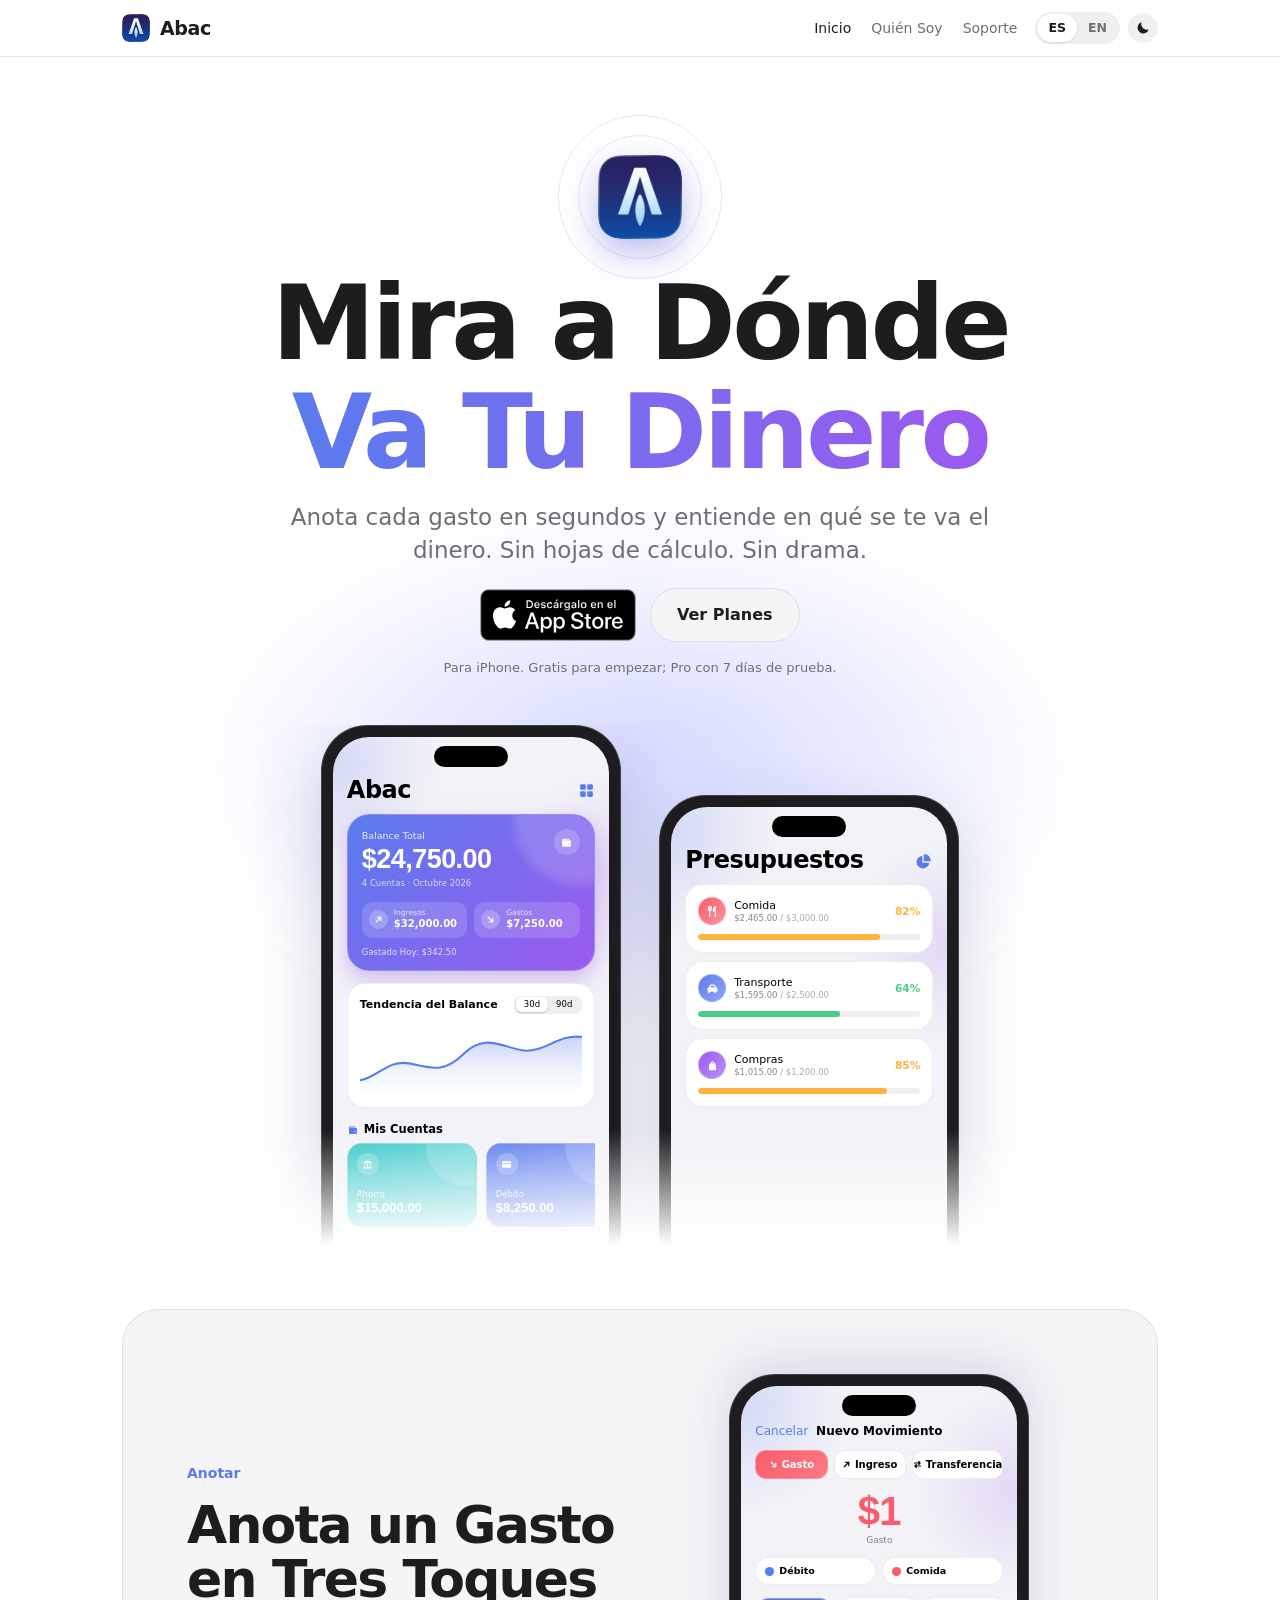
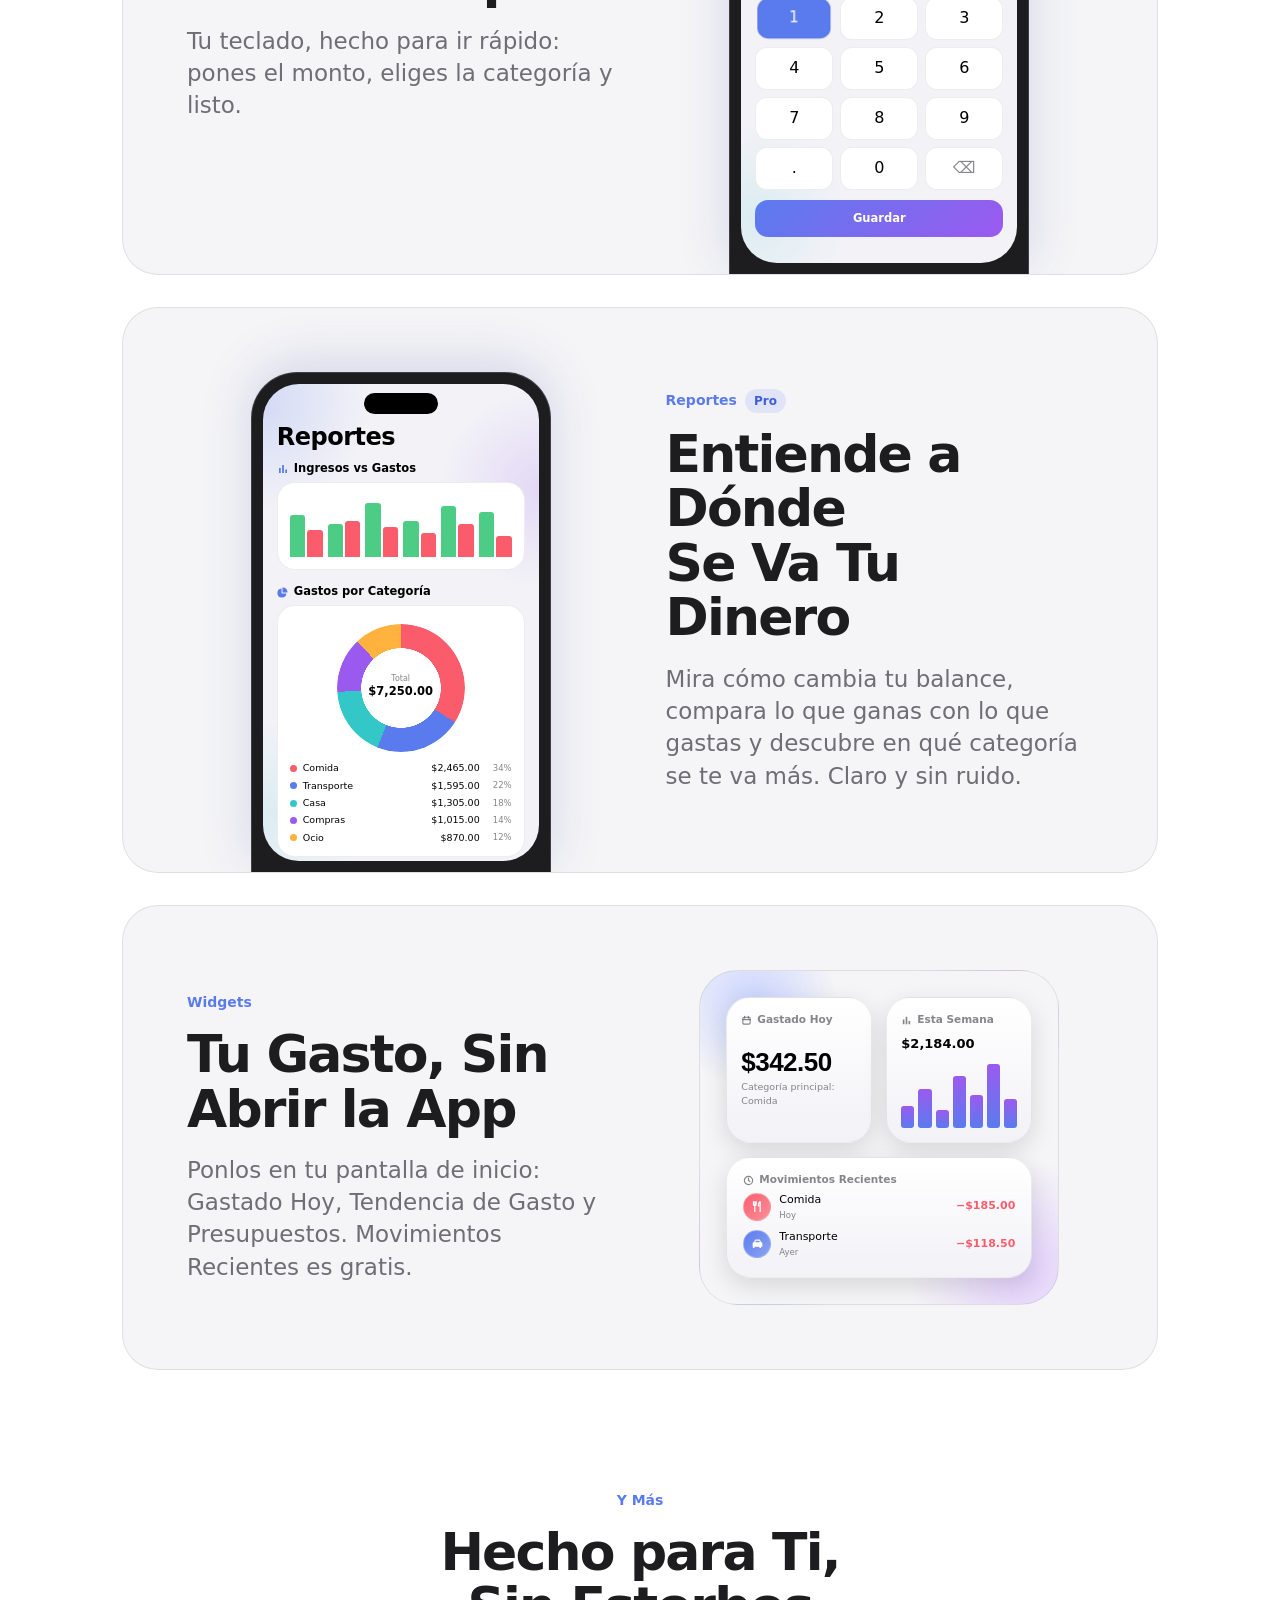
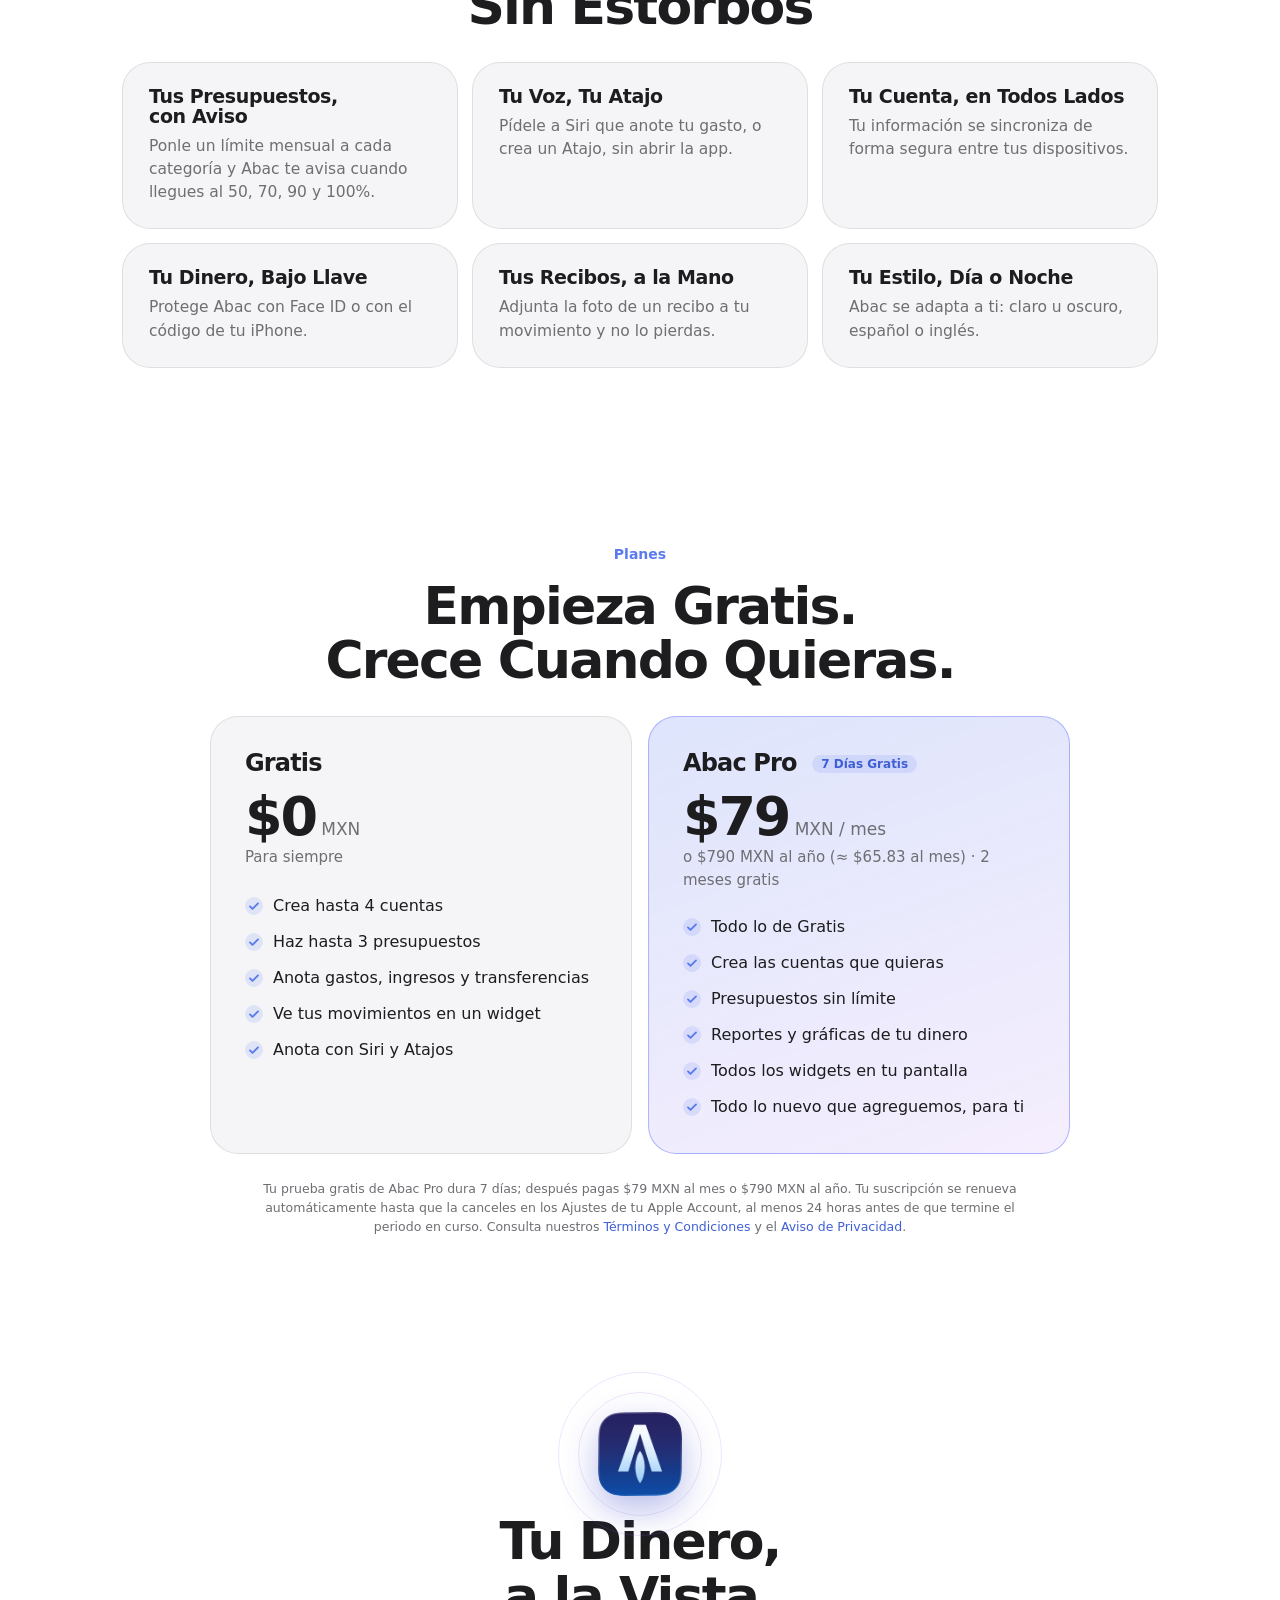
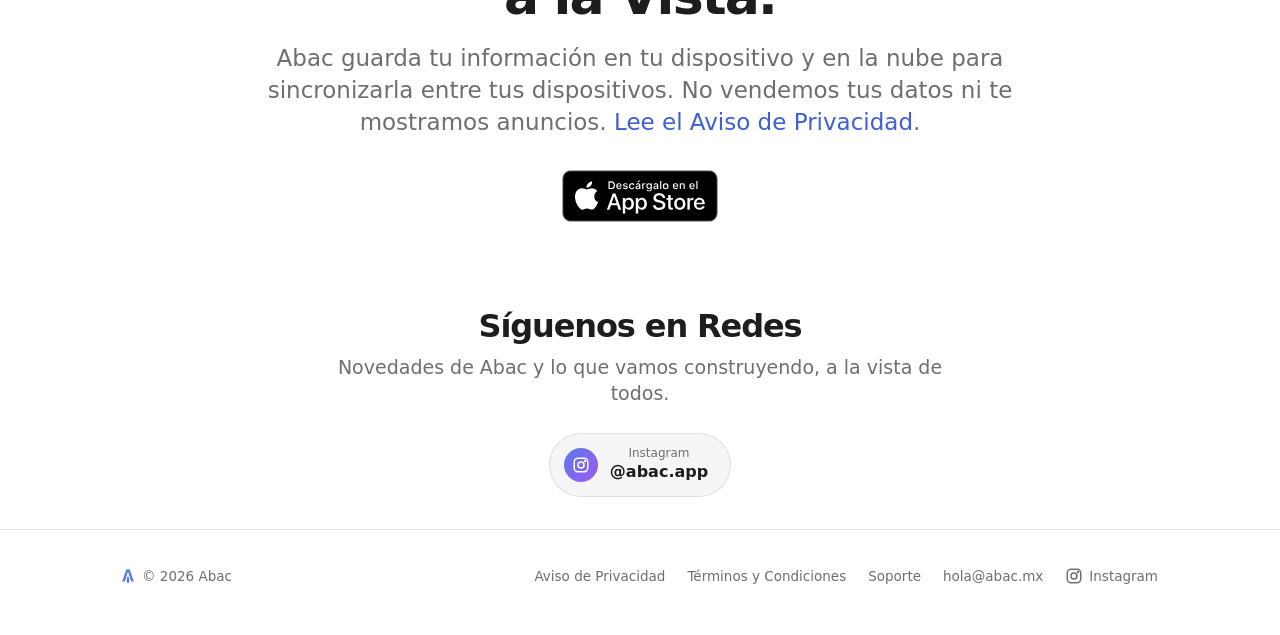
==== index.html @ c6b80157 "Publica el sitio de abac.mx" ====
<!doctype html>
<html lang="es">
<head>
<meta charset="utf-8">
<meta name="viewport" content="width=device-width,initial-scale=1,viewport-fit=cover">
<script>try{var q=new URLSearchParams(location.search).get("lang"),s=localStorage.getItem("abac-lang"),l=q==="en"||q==="es"?q:s;if(l==="en"||l==="es")document.documentElement.lang=l;var t=localStorage.getItem("abac-theme");if(t==="light"||t==="dark")document.documentElement.setAttribute("data-theme",t)}catch(e){}</script>
<title>Abac — Mira a Dónde Va Tu Dinero</title>
<meta name="description" content="Abac es la app para iPhone que te muestra a dónde va tu dinero. Anota gastos en segundos, mira tus reportes y mantén todo en orden. Gratis para empezar.">
<meta name="theme-color" content="#ffffff" media="(prefers-color-scheme: light)"><meta name="theme-color" content="#000000" media="(prefers-color-scheme: dark)">
<link rel="canonical" href="https://abac.mx/">
<link rel="alternate" hreflang="es" href="https://abac.mx/">
<link rel="alternate" hreflang="en" href="https://abac.mx/?lang=en">
<link rel="alternate" hreflang="x-default" href="https://abac.mx/">
<link rel="icon" type="image/png" href="/favicon.png">
<link rel="apple-touch-icon" href="/assets/apple-touch-icon.png">
<meta property="og:type" content="website">
<meta property="og:site_name" content="Abac">
<meta property="og:url" content="https://abac.mx/">
<meta property="og:title" content="Abac — Mira a Dónde Va Tu Dinero">
<meta property="og:description" content="Abac es la app para iPhone que te muestra a dónde va tu dinero. Anota gastos en segundos, mira tus reportes y mantén todo en orden. Gratis para empezar.">
<meta property="og:image" content="https://abac.mx/assets/og.png">
<meta property="og:image:width" content="1200"><meta property="og:image:height" content="630">
<meta property="og:locale" content="es_MX"><meta property="og:locale:alternate" content="en_US">
<meta name="twitter:card" content="summary_large_image">
<meta name="twitter:title" content="Abac — Mira a Dónde Va Tu Dinero">
<meta name="twitter:description" content="Abac es la app para iPhone que te muestra a dónde va tu dinero. Anota gastos en segundos, mira tus reportes y mantén todo en orden. Gratis para empezar.">
<meta name="twitter:image" content="https://abac.mx/assets/og.png">
<link rel="stylesheet" href="/assets/site.css">
<script>window.ABAC_META={"es": {"t": "Abac — Mira a Dónde Va Tu Dinero", "d": "Abac es la app para iPhone que te muestra a dónde va tu dinero. Anota gastos en segundos, mira tus reportes y mantén todo en orden. Gratis para empezar."}, "en": {"t": "Abac — See Where Your Money Goes", "d": "Abac is the iPhone app that shows you where your money goes. Log expenses in seconds, see your reports, and stay on top of it all. Free to start."}};</script>
<script type="application/ld+json">{"@context": "https://schema.org", "@type": "SoftwareApplication", "name": "Abac", "applicationCategory": "FinanceApplication", "operatingSystem": "iOS", "inLanguage": ["es", "en"], "sameAs": ["https://www.instagram.com/abac.app/"], "url": "https://abac.mx/", "image": "https://abac.mx/assets/logo-512.png", "description": "Abac is a personal finance app for iPhone that shows you where your money goes. / Abac es una app de finanzas personales para iPhone que te muestra a dónde va tu dinero.", "author": {"@type": "Person", "name": "Fer de Antuñano"}, "offers": [{"@type": "Offer", "name": "Gratis / Free", "price": "0", "priceCurrency": "MXN"}, {"@type": "Offer", "name": "Abac Pro (mensual / monthly)", "price": "79", "priceCurrency": "MXN"}, {"@type": "Offer", "name": "Abac Pro (anual / yearly)", "price": "790", "priceCurrency": "MXN"}]}</script>
</head>
<body>
<svg width="0" height="0" style="position:absolute" aria-hidden="true"><symbol id="abac-a" viewBox="238 150 548 640"><polygon fill="currentColor" points="582.37 155.75 547.21 155.75 513.24 155.75 441.73 155.75 243.03 725.79 368.26 725.79 411.17 587.53 438.89 498.25 510.87 266.37 513.24 266.37 585.01 498.25 612.65 587.53 655.45 725.79 781.07 725.79 582.37 155.75"/><path fill="currentColor" d="M553.19,559.74c-5.25-17.58-11.38-33.63-18.38-48.15-7-14.52-14.59-26.59-22.76-36.22-8.17,9.63-15.76,21.71-22.76,36.22-7,14.52-13.13,30.57-18.38,48.15-5.25,17.58-9.34,35.93-12.25,55.03-2.92,19.11-4.38,38.01-4.38,56.68s1.46,37.35,4.38,56.46c2.92,19.11,7,37.5,12.25,55.15,5.25,17.66,11.38,33.78,18.38,48.36,7,14.59,14.59,26.7,22.76,36.33,8.17-9.63,15.76-21.73,22.76-36.33,7-14.59,13.13-30.71,18.38-48.36,5.25-17.65,9.34-36.03,12.26-55.15,2.92-19.11,4.37-37.93,4.37-56.46s-1.46-37.57-4.37-56.68c-2.92-19.11-7-37.45-12.26-55.03Z"/></symbol></svg>
<header class="nav"><div class="wrap">
<a class="brand" href="/" aria-label="Abac"><img src="/assets/logo-96.png" width="28" height="28" alt="">Abac</a>
<div class="nav-r"><nav class="nav-links" aria-label="Menu"><a class="hm" href="/" aria-current="page"><span data-lang="es">Inicio</span><span data-lang="en">Home</span></a><a href="/about/"><span data-lang="es">Quién Soy</span><span data-lang="en">About</span></a><a href="/support/"><span data-lang="es">Soporte</span><span data-lang="en">Support</span></a></nav>
<div class="ctl"><div class="langs" role="group" aria-label="Idioma / Language"><button type="button" data-set="es" aria-pressed="true">ES</button><button type="button" data-set="en" aria-pressed="false">EN</button></div><button type="button" class="themebtn" id="themebtn" aria-label="Tema / Theme"><svg class="moon" viewBox="0 0 24 24" fill="currentColor"><path d="M20.5 14.2A8.5 8.5 0 0 1 9.8 3.5a8.5 8.5 0 1 0 10.7 10.7z"/></svg><svg class="sun" viewBox="0 0 24 24" fill="none" stroke="currentColor" stroke-width="2.2" stroke-linecap="round"><circle cx="12" cy="12" r="4"/><path d="M12 2v2M12 20v2M2 12h2M20 12h2M4.9 4.9l1.4 1.4M17.7 17.7l1.4 1.4M4.9 19.1l1.4-1.4M17.7 6.3l1.4-1.4"/></svg></button></div></div>
</div></header>
<main>
<section class="hero"><div class="glow"></div><div class="wrap" style="position:relative">
<div class="iconw reveal"><i class="ring r1"></i><i class="ring r2"></i><img class="heroicon" src="/assets/logo-192.png" width="84" height="84" alt="Abac"></div>
<h1 class="reveal d1"><span data-lang="es">Mira a Dónde<br><span class="grad">Va Tu Dinero</span></span><span data-lang="en">See Where<br><span class="grad">Your Money Goes</span></span></h1>
<p class="lead reveal d2"><span data-lang="es">Anota cada gasto en segundos y entiende en qué se te va el dinero. Sin hojas de cálculo. Sin drama.</span><span data-lang="en">Log every expense in seconds and see exactly where your money goes. No spreadsheets. No drama.</span></p>
<div class="reveal d2"><div class="btns"><a class="store" data-store href="#" onclick="return false"><img class="sb" data-lang="es" src="/assets/app-store-es.svg" height="52" alt="Descargar en el App Store" onerror="this.parentNode.classList.add('noimg')"><img class="sb" data-lang="en" src="/assets/app-store-en.svg" height="52" alt="Download on the App Store" onerror="this.parentNode.classList.add('noimg')"><span class="sfb" data-lang="es">Descargar en el App Store</span><span class="sfb" data-lang="en">Download on the App Store</span></a><a class="btn ghost" href="#planes"><span data-lang="es">Ver Planes</span><span data-lang="en">See Plans</span></a></div><p class="fine"><span data-lang="es">Para iPhone. Gratis para empezar; Pro con 7 días de prueba.</span><span data-lang="en">For iPhone. Free to start; Pro comes with a 7-day trial.</span></p></div>
<div class="hero-phones reveal d2"><div class="phone"><div class="scr"><span class="island"></span>
<div class="apptitle rise" style="--i:1">Abac<svg viewBox="0 0 24 24" fill="currentColor"><rect x="3" y="3" width="8" height="8" rx="2"/><rect x="13" y="3" width="8" height="8" rx="2"/><rect x="3" y="13" width="8" height="8" rx="2"/><rect x="13" y="13" width="8" height="8" rx="2"/></svg></div>
<div class="hero-card rise" style="--i:2"><div class="hc-h"><div><small><span data-lang="es">Balance Total</span><span data-lang="en">Total Balance</span></small><b class="count" data-to="24750" data-fmt="money">$24,750.00</b><em><span data-lang="es">4 Cuentas · Octubre 2026</span><span data-lang="en">4 Accounts · October 2026</span></em></div><span class="hc-ic"><svg viewBox="0 0 24 24" fill="currentColor"><path d="M4 7.5A2.5 2.5 0 0 1 6.5 5H17v2H6.5a.5.5 0 0 0 0 1H19a1 1 0 0 1 1 1v9a2 2 0 0 1-2 2H6.5A2.5 2.5 0 0 1 4 17.5zm12.5 6.2a1.2 1.2 0 1 0 0 2.4 1.2 1.2 0 0 0 0-2.4z"/></svg></span></div>
<div class="pills"><div class="sp rise" style="--i:3"><i><svg viewBox="0 0 24 24" fill="none" stroke="currentColor" stroke-width="3.2" stroke-linecap="round" stroke-linejoin="round"><path d="M6 18 18 6M9 6h9v9"/></svg></i><div><small><span data-lang="es">Ingresos</span><span data-lang="en">Income</span></small><b>$32,000.00</b></div></div><div class="sp rise" style="--i:4"><i><svg viewBox="0 0 24 24" fill="none" stroke="currentColor" stroke-width="3.2" stroke-linecap="round" stroke-linejoin="round"><path d="M6 6l12 12M18 9v9H9"/></svg></i><div><small><span data-lang="es">Gastos</span><span data-lang="en">Expenses</span></small><b>$7,250.00</b></div></div></div>
<div class="hc-f"><span data-lang="es">Gastado Hoy: $342.50</span><span data-lang="en">Spent Today: $342.50</span></div></div>
<div class="mcard rise" style="--i:5"><div class="mc-h"><span><span data-lang="es">Tendencia del Balance</span><span data-lang="en">Balance Trend</span></span><span class="segc"><span class="on">30d</span><span>90d</span></span></div><div class="chart"><svg viewBox="0 0 236 78" preserveAspectRatio="none"><defs><linearGradient id="ga" x1="0" y1="0" x2="0" y2="1"><stop offset="0" stop-color="var(--accent)" stop-opacity=".32"/><stop offset=".55" stop-color="var(--accent)" stop-opacity=".1"/><stop offset="1" stop-color="var(--accent)" stop-opacity="0"/></linearGradient></defs><path class="areafade" d="M0,62 C20,58 30,40 52,44 S88,56 110,34 S150,26 172,30 S212,12 236,16 L236,78 L0,78 Z" fill="url(#ga)"/><path class="draw" pathLength="1" d="M0,62 C20,58 30,40 52,44 S88,56 110,34 S150,26 172,30 S212,12 236,16" fill="none" stroke="var(--accent)" stroke-width="2.2" stroke-linecap="round"/></svg></div></div>
<div class="sect rise" style="--i:6"><svg viewBox="0 0 24 24" fill="currentColor"><path d="M4 7.5A2.5 2.5 0 0 1 6.5 5H17v2H6.5a.5.5 0 0 0 0 1H19a1 1 0 0 1 1 1v9a2 2 0 0 1-2 2H6.5A2.5 2.5 0 0 1 4 17.5zm12.5 6.2a1.2 1.2 0 1 0 0 2.4 1.2 1.2 0 0 0 0-2.4z"/></svg><span data-lang="es">Mis Cuentas</span><span data-lang="en">My Accounts</span></div>
<div class="accs rise" style="--i:7"><div class="acc rise" style="--i:8;background:linear-gradient(135deg,#34C7C7,#34C7C7aa)"><i><svg viewBox="0 0 24 24" fill="currentColor"><path d="M12 2.5 3 7v1.5h18V7zM5 10h2.2v6.5H5zm5.9 0h2.2v6.5h-2.2zM16.8 10H19v6.5h-2.2zM3 18h18v2.5H3z"/></svg></i><div><small><span data-lang="es">Ahorro</span><span data-lang="en">Savings</span></small><b>$15,000.00</b></div></div><div class="acc rise" style="--i:9;background:linear-gradient(135deg,#5A7BEE,#5A7BEEaa)"><i><svg viewBox="0 0 24 24" fill="currentColor"><path d="M4.5 5h15A2.5 2.5 0 0 1 22 7.5V9H2V7.5A2.5 2.5 0 0 1 4.5 5zM2 11h20v5.5a2.5 2.5 0 0 1-2.5 2.5h-15A2.5 2.5 0 0 1 2 16.5z"/></svg></i><div><small><span data-lang="es">Débito</span><span data-lang="en">Debit</span></small><b>$8,250.00</b></div></div></div>
<div class="sect rise" style="--i:10"><svg viewBox="0 0 24 24" fill="none" stroke="currentColor" stroke-width="2.6" stroke-linecap="round"><circle cx="12" cy="12" r="9"/><path d="M12 7v5l3 2"/></svg><span data-lang="es">Movimientos Recientes</span><span data-lang="en">Recent Transactions</span></div>
<div class="trow rise" style="--i:11"><span class="badge" style="background:linear-gradient(135deg,#FA5C6B,#FA5C6Baa)"><svg viewBox="0 0 24 24" fill="none" stroke="currentColor" stroke-width="2.2" stroke-linecap="round" stroke-linejoin="round"><path d="M7 3v7M4.5 3v5a2.5 2.5 0 0 0 5 0V3M7 10v11M17 21V3c-2.5 1.5-3.5 5-3.5 8H17"/></svg></span><div><div class="t"><span data-lang="es">Comida</span><span data-lang="en">Food</span></div><div class="s"><span data-lang="es">Hoy · Tacos</span><span data-lang="en">Today · Tacos</span></div></div><div class="a neg">−$185.00</div></div>
<div class="trow rise" style="--i:12"><span class="badge" style="background:linear-gradient(135deg,#C08457,#C08457aa)"><svg viewBox="0 0 24 24" fill="none" stroke="currentColor" stroke-width="2.2" stroke-linecap="round" stroke-linejoin="round"><path d="M5 8h11v5a5 5 0 0 1-5 5H10a5 5 0 0 1-5-5zM16 10h1.5a2.5 2.5 0 0 1 0 5H16M4 21h14"/></svg></span><div><div class="t"><span data-lang="es">Café</span><span data-lang="en">Coffee</span></div><div class="s"><span data-lang="es">Hoy</span><span data-lang="en">Today</span></div></div><div class="a neg">−$62.00</div></div>
</div></div><div class="phone"><div class="scr"><span class="island"></span>
<div class="apptitle rise" style="--i:1"><span data-lang="es">Presupuestos</span><span data-lang="en">Budgets</span><svg viewBox="0 0 24 24" fill="currentColor"><path d="M11 3.1V13h9.9A9 9 0 0 0 11 3.1zM9 5.2A9 9 0 1 0 18.8 15H9z"/></svg></div>
<div class="mcard brow rise" style="--i:2;margin-top:8px"><div class="trow rise" style="--i:3;padding:0"><span class="badge" style="background:linear-gradient(135deg,#FA5C6B,#FA5C6Baa)"><svg viewBox="0 0 24 24" fill="none" stroke="currentColor" stroke-width="2.2" stroke-linecap="round" stroke-linejoin="round"><path d="M7 3v7M4.5 3v5a2.5 2.5 0 0 0 5 0V3M7 10v11M17 21V3c-2.5 1.5-3.5 5-3.5 8H17"/></svg></span><div><div class="t"><span data-lang="es">Comida</span><span data-lang="en">Food</span></div><div class="s">$2,465.00 <span style="opacity:.7">/ $3,000.00</span></div></div><div class="a" style="color:#FFB23E">82%</div></div><div class="track"><i style="--w:82%;background:#FFB23E"></i></div></div>
<div class="mcard brow rise" style="--i:4;margin-top:8px"><div class="trow rise" style="--i:5;padding:0"><span class="badge" style="background:linear-gradient(135deg,#5A7BEE,#5A7BEEaa)"><svg viewBox="0 0 24 24" fill="currentColor"><path d="M5.5 9.5 7 5.8A2 2 0 0 1 8.9 4.5h6.2A2 2 0 0 1 17 5.8l1.5 3.7A2.5 2.5 0 0 1 21 12v5a1 1 0 0 1-1 1h-1.5v1.2a1 1 0 0 1-1 1h-1a1 1 0 0 1-1-1V18h-9v1.2a1 1 0 0 1-1 1h-1a1 1 0 0 1-1-1V18H4a1 1 0 0 1-1-1v-5a2.5 2.5 0 0 1 2.5-2.5Zm2.2 0h8.6l-1-2.8H8.7Z"/></svg></span><div><div class="t"><span data-lang="es">Transporte</span><span data-lang="en">Transport</span></div><div class="s">$1,595.00 <span style="opacity:.7">/ $2,500.00</span></div></div><div class="a" style="color:#4DCC85">64%</div></div><div class="track"><i style="--w:64%;background:#4DCC85"></i></div></div>
<div class="mcard brow rise" style="--i:6;margin-top:8px"><div class="trow rise" style="--i:7;padding:0"><span class="badge" style="background:linear-gradient(135deg,#9B5AEF,#9B5AEFaa)"><svg viewBox="0 0 24 24" fill="currentColor"><path d="M6.5 8.5h11l1.2 11a1 1 0 0 1-1 1.1H6.3a1 1 0 0 1-1-1.1zM9 8.5V7a3 3 0 0 1 6 0v1.5h-1.8V7a1.2 1.2 0 0 0-2.4 0v1.5z"/></svg></span><div><div class="t"><span data-lang="es">Compras</span><span data-lang="en">Shopping</span></div><div class="s">$1,015.00 <span style="opacity:.7">/ $1,200.00</span></div></div><div class="a" style="color:#FFB23E">85%</div></div><div class="track"><i style="--w:85%;background:#FFB23E"></i></div></div>
</div></div></div>
</div></section>

<section class="sec" id="funciones" style="padding-top:clamp(40px,5vw,64px)"><div class="wrap">
<div class="panel prv show"><div class="txt reveal"><div class="kicker"><span data-lang="es">Anotar</span><span data-lang="en">Log It</span></div>
<h2><span data-lang="es">Anota un Gasto<br>en Tres Toques</span><span data-lang="en">Log an Expense<br>in Three Taps</span></h2>
<p class="lead"><span data-lang="es">Tu teclado, hecho para ir rápido: pones el monto, eliges la categoría y listo.</span><span data-lang="en">Your keypad, built for speed: type the amount, pick a category, done.</span></p></div>
<div class="vis reveal d1"><div class="phone"><div class="scr"><span class="island"></span>
<div class="navt rise" style="--i:1"><i><span data-lang="es">Cancelar</span><span data-lang="en">Cancel</span></i><span data-lang="es">Nuevo Movimiento</span><span data-lang="en">New Transaction</span></div>
<div class="kinds rise" style="--i:2"><div class="kind on rise" style="--i:3"><svg viewBox="0 0 24 24" fill="none" stroke="currentColor" stroke-width="3.2" stroke-linecap="round" stroke-linejoin="round"><path d="M6 6l12 12M18 9v9H9"/></svg><span data-lang="es">Gasto</span><span data-lang="en">Expense</span></div><div class="kind rise" style="--i:4"><svg viewBox="0 0 24 24" fill="none" stroke="currentColor" stroke-width="3.2" stroke-linecap="round" stroke-linejoin="round"><path d="M6 18 18 6M9 6h9v9"/></svg><span data-lang="es">Ingreso</span><span data-lang="en">Income</span></div><div class="kind rise" style="--i:5"><svg viewBox="0 0 24 24" fill="none" stroke="currentColor" stroke-width="3" stroke-linecap="round" stroke-linejoin="round"><path d="M4 8h15m-4-4 4 4-4 4M20 16H5m4-4-4 4 4 4"/></svg><span data-lang="es">Transferencia</span><span data-lang="en">Transfer</span></div></div>
<div class="amount rise" style="--i:6"><b id="amt" data-final="$185.00">$185.00</b><small><span data-lang="es">Gasto</span><span data-lang="en">Expense</span></small></div>
<div class="picks rise" style="--i:7"><div class="pk rise" style="--i:8"><i></i><span data-lang="es">Débito</span><span data-lang="en">Debit</span></div><div class="pk rise" style="--i:9"><i style="background:var(--coral)"></i><span data-lang="es">Comida</span><span data-lang="en">Food</span></div></div>
<div class="keys"><i class="" style="--k:1" data-k="1">1</i><i class="" style="--k:2" data-k="2">2</i><i class="" style="--k:3" data-k="3">3</i><i class="" style="--k:4" data-k="4">4</i><i class="" style="--k:5" data-k="5">5</i><i class="" style="--k:6" data-k="6">6</i><i class="" style="--k:7" data-k="7">7</i><i class="" style="--k:8" data-k="8">8</i><i class="" style="--k:9" data-k="9">9</i><i class="" style="--k:10" data-k=".">.</i><i class="" style="--k:11" data-k="0">0</i><i class="del" style="--k:12" data-k="⌫">⌫</i></div>
<div class="save rise" style="--i:10"><span data-lang="es">Guardar</span><span data-lang="en">Save</span></div></div></div></div></div>
</div></section>

<section class="sec" style="padding-top:0"><div class="wrap">
<div class="panel prv show rev"><div class="txt reveal"><div class="kicker"><span data-lang="es">Reportes</span><span data-lang="en">Reports</span><span class="tag">Pro</span></div>
<h2><span data-lang="es">Entiende a Dónde<br>Se Va Tu Dinero</span><span data-lang="en">Know Where<br>Your Money Goes</span></h2>
<p class="lead"><span data-lang="es">Mira cómo cambia tu balance, compara lo que ganas con lo que gastas y descubre en qué categoría se te va más. Claro y sin ruido.</span><span data-lang="en">See how your balance changes, compare what you earn with what you spend, and find which category eats the most. Clear, no noise.</span></p></div>
<div class="vis reveal d1"><div class="phone"><div class="scr"><span class="island"></span>
<div class="apptitle rise" style="--i:1"><span data-lang="es">Reportes</span><span data-lang="en">Reports</span></div>
<div class="sect rise" style="--i:2;margin-top:2px"><svg viewBox="0 0 24 24" fill="currentColor"><path d="M4 20V10h3.5v10zm6.2 0V4h3.6v16zm6.3 0v-7H20v7z"/></svg><span data-lang="es">Ingresos vs Gastos</span><span data-lang="en">Income vs Expenses</span></div>
<div class="mcard rise" style="--i:3;margin-top:4px"><div class="flow"><div><i style="height:70%;background:var(--mint)"></i><i style="height:45%;background:var(--coral)"></i></div><div><i style="height:55%;background:var(--mint)"></i><i style="height:60%;background:var(--coral)"></i></div><div><i style="height:90%;background:var(--mint)"></i><i style="height:50%;background:var(--coral)"></i></div><div><i style="height:60%;background:var(--mint)"></i><i style="height:40%;background:var(--coral)"></i></div><div><i style="height:85%;background:var(--mint)"></i><i style="height:55%;background:var(--coral)"></i></div><div><i style="height:75%;background:var(--mint)"></i><i style="height:35%;background:var(--coral)"></i></div></div></div>
<div class="sect rise" style="--i:4"><svg viewBox="0 0 24 24" fill="currentColor"><path d="M11 3.1V13h9.9A9 9 0 0 0 11 3.1zM9 5.2A9 9 0 1 0 18.8 15H9z"/></svg><span data-lang="es">Gastos por Categoría</span><span data-lang="en">Expenses by Category</span></div>
<div class="mcard rise" style="--i:5;margin-top:4px"><div class="donutw"><div class="donut"></div><div class="ctr"><small>Total</small><b>$7,250.00</b></div></div>
<div class="lg"><div><em style="background:var(--coral)"></em><span data-lang="es">Comida</span><span data-lang="en">Food</span><span class="v">$2,465.00</span><u>34%</u></div><div><em style="background:var(--ind)"></em><span data-lang="es">Transporte</span><span data-lang="en">Transport</span><span class="v">$1,595.00</span><u>22%</u></div><div><em style="background:var(--teal)"></em><span data-lang="es">Casa</span><span data-lang="en">Home</span><span class="v">$1,305.00</span><u>18%</u></div><div><em style="background:var(--vio)"></em><span data-lang="es">Compras</span><span data-lang="en">Shopping</span><span class="v">$1,015.00</span><u>14%</u></div><div><em style="background:var(--amber)"></em><span data-lang="es">Ocio</span><span data-lang="en">Leisure</span><span class="v">$870.00</span><u>12%</u></div></div></div>
</div></div></div></div>
</div></section>

<section class="sec" style="padding-top:0"><div class="wrap">
<div class="panel prv show padb"><div class="txt reveal"><div class="kicker">Widgets</div>
<h2><span data-lang="es">Tu Gasto, Sin Abrir la App</span><span data-lang="en">Your Spending, No App Needed</span></h2>
<p class="lead"><span data-lang="es">Ponlos en tu pantalla de inicio: Gastado Hoy, Tendencia de Gasto y Presupuestos. Movimientos Recientes es gratis.</span><span data-lang="en">Put them on your Home Screen: Spent Today, Spending Trend, and Budgets. Recent Transactions is free.</span></p></div>
<div class="vis wvis reveal d1"><div class="wall"><div class="wgrid">
<div class="wd rise" style="--i:1"><div class="wl"><svg viewBox="0 0 24 24" fill="none" stroke="currentColor" stroke-width="2.4" stroke-linecap="round"><rect x="4" y="5" width="16" height="15" rx="3"/><path d="M4 10h16M8 3v4M16 3v4"/></svg><span data-lang="es">Gastado Hoy</span><span data-lang="en">Spent Today</span></div><div class="big">$342.50</div><div class="sm"><span data-lang="es">Categoría principal: Comida</span><span data-lang="en">Top category: Food</span></div></div>
<div class="wd rise" style="--i:2"><div class="wl"><svg viewBox="0 0 24 24" fill="currentColor"><path d="M4 20V10h3.5v10zm6.2 0V4h3.6v16zm6.3 0v-7H20v7z"/></svg><span data-lang="es">Esta Semana</span><span data-lang="en">This Week</span></div><div class="hd">$2,184.00</div><div class="wbars"><i style="height:35%"></i><i style="height:60%"></i><i style="height:28%"></i><i style="height:80%"></i><i style="height:52%"></i><i style="height:100%"></i><i style="height:45%"></i></div></div>
<div class="wd med rise" style="--i:3"><div class="wl"><svg viewBox="0 0 24 24" fill="none" stroke="currentColor" stroke-width="2.6" stroke-linecap="round"><circle cx="12" cy="12" r="9"/><path d="M12 7v5l3 2"/></svg><span data-lang="es">Movimientos Recientes</span><span data-lang="en">Recent Transactions</span></div>
<div class="trow rise" style="--i:4"><span class="badge" style="background:linear-gradient(135deg,#FA5C6B,#FA5C6Baa)"><svg viewBox="0 0 24 24" fill="none" stroke="currentColor" stroke-width="2.2" stroke-linecap="round" stroke-linejoin="round"><path d="M7 3v7M4.5 3v5a2.5 2.5 0 0 0 5 0V3M7 10v11M17 21V3c-2.5 1.5-3.5 5-3.5 8H17"/></svg></span><div><div class="t"><span data-lang="es">Comida</span><span data-lang="en">Food</span></div><div class="s"><span data-lang="es">Hoy</span><span data-lang="en">Today</span></div></div><div class="a neg">−$185.00</div></div>
<div class="trow rise" style="--i:5"><span class="badge" style="background:linear-gradient(135deg,#5A7BEE,#5A7BEEaa)"><svg viewBox="0 0 24 24" fill="currentColor"><path d="M5.5 9.5 7 5.8A2 2 0 0 1 8.9 4.5h6.2A2 2 0 0 1 17 5.8l1.5 3.7A2.5 2.5 0 0 1 21 12v5a1 1 0 0 1-1 1h-1.5v1.2a1 1 0 0 1-1 1h-1a1 1 0 0 1-1-1V18h-9v1.2a1 1 0 0 1-1 1h-1a1 1 0 0 1-1-1V18H4a1 1 0 0 1-1-1v-5a2.5 2.5 0 0 1 2.5-2.5Zm2.2 0h8.6l-1-2.8H8.7Z"/></svg></span><div><div class="t"><span data-lang="es">Transporte</span><span data-lang="en">Transport</span></div><div class="s"><span data-lang="es">Ayer</span><span data-lang="en">Yesterday</span></div></div><div class="a neg">−$118.50</div></div></div>
</div></div></div></div>
</div></section>

<section class="sec big"><div class="wrap center">
<div class="reveal"><div class="kicker"><span data-lang="es">Y Más</span><span data-lang="en">And More</span></div><h2><span data-lang="es">Hecho para Ti,<br>Sin Estorbos</span><span data-lang="en">Made for You,<br>Nothing in Your Way</span></h2></div>
<div class="grid">
<div class="fcard reveal"><h3><span data-lang="es">Tus Presupuestos, con Aviso</span><span data-lang="en">Your Budgets, with Alerts</span></h3><p><span data-lang="es">Ponle un límite mensual a cada categoría y Abac te avisa cuando llegues al 50, 70, 90 y 100%.</span><span data-lang="en">Set a monthly limit for each category and Abac tells you when you hit 50, 70, 90, and 100%.</span></p></div>
<div class="fcard reveal d1"><h3><span data-lang="es">Tu Voz, Tu Atajo</span><span data-lang="en">Your Voice, Your Shortcut</span></h3><p><span data-lang="es">Pídele a Siri que anote tu gasto, o crea un Atajo, sin abrir la app.</span><span data-lang="en">Ask Siri to log your expense, or build a Shortcut, without opening the app.</span></p></div>
<div class="fcard reveal d2"><h3><span data-lang="es">Tu Cuenta, en Todos Lados</span><span data-lang="en">Your Account, Everywhere</span></h3><p><span data-lang="es">Tu información se sincroniza de forma segura entre tus dispositivos.</span><span data-lang="en">Your information syncs securely across your devices.</span></p></div>
<div class="fcard reveal"><h3><span data-lang="es">Tu Dinero, Bajo Llave</span><span data-lang="en">Your Money, Locked Up</span></h3><p><span data-lang="es">Protege Abac con Face ID o con el código de tu iPhone.</span><span data-lang="en">Protect Abac with Face ID or your iPhone passcode.</span></p></div>
<div class="fcard reveal d1"><h3><span data-lang="es">Tus Recibos, a la Mano</span><span data-lang="en">Your Receipts, at Hand</span></h3><p><span data-lang="es">Adjunta la foto de un recibo a tu movimiento y no lo pierdas.</span><span data-lang="en">Attach a photo of a receipt to your transaction and never lose it.</span></p></div>
<div class="fcard reveal d2"><h3><span data-lang="es">Tu Estilo, Día o Noche</span><span data-lang="en">Your Style, Day or Night</span></h3><p><span data-lang="es">Abac se adapta a ti: claro u oscuro, español o inglés.</span><span data-lang="en">Abac adapts to you: light or dark, English or Spanish.</span></p></div>
</div></div></section>

<section class="sec big" id="planes"><div class="wrap center">
<div class="reveal"><div class="kicker"><span data-lang="es">Planes</span><span data-lang="en">Plans</span></div><h2><span data-lang="es">Empieza Gratis.<br>Crece Cuando Quieras.</span><span data-lang="en">Start Free.<br>Grow When You Want.</span></h2></div>
<div class="plans">
<div class="plan reveal"><h3><span data-lang="es">Gratis</span><span data-lang="en">Free</span></h3><div class="price">$0<small> <span data-lang="es">MXN</span><span data-lang="en">USD</span></small></div><div class="sub"><span data-lang="es">Para siempre</span><span data-lang="en">Forever</span></div>
<ul><li><span data-lang="es">Crea hasta 4 cuentas</span><span data-lang="en">Create up to 4 accounts</span></li><li><span data-lang="es">Haz hasta 3 presupuestos</span><span data-lang="en">Make up to 3 budgets</span></li><li><span data-lang="es">Anota gastos, ingresos y transferencias</span><span data-lang="en">Log expenses, income, and transfers</span></li><li><span data-lang="es">Ve tus movimientos en un widget</span><span data-lang="en">See your transactions in a widget</span></li><li><span data-lang="es">Anota con Siri y Atajos</span><span data-lang="en">Log with Siri & Shortcuts</span></li></ul></div>
<div class="plan pro reveal d1"><h3>Abac Pro <span class="tag"><span data-lang="es">7 Días Gratis</span><span data-lang="en">7 Days Free</span></span></h3><div class="price"><span data-lang="es">$79</span><span data-lang="en">$3.99</span><small> <span data-lang="es">MXN / mes</span><span data-lang="en">USD / month</span></small></div><div class="sub"><span data-lang="es">o $790 MXN al año (≈ $65.83 al mes) · 2 meses gratis</span><span data-lang="en">or $39.99 USD a year (≈ $3.33 a month) · 2 months free</span></div>
<ul><li><span data-lang="es">Todo lo de Gratis</span><span data-lang="en">Everything in Free</span></li><li><span data-lang="es">Crea las cuentas que quieras</span><span data-lang="en">Create as many accounts as you want</span></li><li><span data-lang="es">Presupuestos sin límite</span><span data-lang="en">Unlimited budgets</span></li><li><span data-lang="es">Reportes y gráficas de tu dinero</span><span data-lang="en">Reports and charts of your money</span></li><li><span data-lang="es">Todos los widgets en tu pantalla</span><span data-lang="en">Every widget on your Home Screen</span></li><li><span data-lang="es">Todo lo nuevo que agreguemos, para ti</span><span data-lang="en">Every new feature we add, for you</span></li></ul></div>
</div>
<p class="fineplans reveal"><span data-lang="es">Tu prueba gratis de Abac Pro dura 7 días; después pagas $79 MXN al mes o $790 MXN al año. Tu suscripción se renueva automáticamente hasta que la canceles en los Ajustes de tu Apple Account, al menos 24 horas antes de que termine el periodo en curso. Consulta nuestros <a href="/terms/">Términos y Condiciones</a> y el <a href="/privacy/">Aviso de Privacidad</a>.</span><span data-lang="en">Your Abac Pro free trial lasts 7 days; after that you pay $3.99 USD a month or $39.99 USD a year. Prices may vary by country and currency. Your subscription renews automatically until you cancel it in your Apple Account settings, at least 24 hours before the current period ends. See our <a href="/terms/">Terms of Use</a> and <a href="/privacy/">Privacy Policy</a>.</span></p>
</div></section>

<section class="sec big"><div class="wrap center"><div class="iconw reveal sm"><i class="ring r1"></i><i class="ring r2"></i><img class="heroicon" src="/assets/logo-192.png" width="84" height="84" alt=""></div><div class="reveal">
<h2><span data-lang="es">Tu Dinero,<br>a la Vista.</span><span data-lang="en">Your Money,<br>in Plain Sight.</span></h2>
<p class="lead"><span data-lang="es">Abac guarda tu información en tu dispositivo y en la nube para sincronizarla entre tus dispositivos. No vendemos tus datos ni te mostramos anuncios. <a href="/privacy/">Lee el Aviso de Privacidad</a>.</span><span data-lang="en">Abac stores your information on your device and in the cloud to keep it in sync across your devices. We do not sell your data or show you ads. <a href="/privacy/">Read the Privacy Policy</a>.</span></p>
<div class="btns"><a class="store" data-store href="#" onclick="return false"><img class="sb" data-lang="es" src="/assets/app-store-es.svg" height="52" alt="Descargar en el App Store" onerror="this.parentNode.classList.add('noimg')"><img class="sb" data-lang="en" src="/assets/app-store-en.svg" height="52" alt="Download on the App Store" onerror="this.parentNode.classList.add('noimg')"><span class="sfb" data-lang="es">Descargar en el App Store</span><span class="sfb" data-lang="en">Download on the App Store</span></a></div></div></div></section>

<section class="sec socblock"><div class="wrap center"><div class="reveal">
<h3 style="font-size:clamp(24px,3.4vw,32px)"><span data-lang="es">Síguenos en Redes</span><span data-lang="en">Follow Us Online</span></h3>
<p class="lead" style="margin-top:10px;font-size:clamp(16px,2vw,19px)"><span data-lang="es">Novedades de Abac y lo que vamos construyendo, a la vista de todos.</span><span data-lang="en">Abac news and what we're building, out in the open.</span></p>
<div class="socials">
<a class="soc" href="https://www.instagram.com/abac.app/" target="_blank" rel="noopener"><i><svg viewBox="0 0 24 24" fill="none" stroke="currentColor" stroke-width="2" stroke-linecap="round" stroke-linejoin="round" aria-hidden="true"><rect x="3" y="3" width="18" height="18" rx="5"/><circle cx="12" cy="12" r="4"/><circle cx="17.3" cy="6.7" r=".6" fill="currentColor"/></svg></i><span><small>Instagram</small>@abac.app</span></a>
<!-- ESPACIO PARA MÁS REDES: agrega aquí otro <a class="soc"> con su ícono cuando abras otra cuenta (TikTok, X, YouTube...) -->
</div></div></div></section>
</main>
<footer><div class="wrap">
<span class="fbrand"><svg class="mk fm" aria-hidden="true"><use href="#abac-a"/></svg>© 2026 Abac</span>
<nav aria-label="Legal"><a href="/privacy/"><span data-lang="es">Aviso de Privacidad</span><span data-lang="en">Privacy Policy</span></a><a href="/terms/"><span data-lang="es">Términos y Condiciones</span><span data-lang="en">Terms of Use</span></a><a href="/support/"><span data-lang="es">Soporte</span><span data-lang="en">Support</span></a><a href="mailto:hola@abac.mx">hola@abac.mx</a><a href="https://www.instagram.com/abac.app/" rel="noopener" target="_blank" aria-label="Instagram" style="display:inline-flex;align-items:center;gap:6px"><svg viewBox="0 0 24 24" width="18" height="18" fill="none" stroke="currentColor" stroke-width="2" stroke-linecap="round" stroke-linejoin="round" aria-hidden="true"><rect x="3" y="3" width="18" height="18" rx="5"/><circle cx="12" cy="12" r="4"/><circle cx="17.3" cy="6.7" r=".6" fill="currentColor"/></svg>Instagram</a></nav>
</div></footer>
<script src="/assets/site.js"></script>
</body>
</html>
---- assets/site.css ----
:root{--bg:#fff;--bg2:#f5f5f7;--ink:#1d1d1f;--muted:#6e6e73;--line:rgba(0,0,0,.09);--card:#f5f5f7;--accent:#5A7BEE;--link:#3f5fd6;--btn-bg:#1d1d1f;--btn-fg:#fff;--nav-bg:rgba(255,255,255,.72);--seg:rgba(0,0,0,.06);--seg-on:#fff;--tag-bg:rgba(90,123,238,.14);--tag-fg:#3f5fd6;--glow:rgba(110,125,255,.30);--legal-ink:#3a3a3d;--shadow:0 30px 70px rgba(40,50,120,.22);
--a-bg:#f2f2f7;--a-card:#fff;--a-ink:#000;--a-sec:rgba(60,60,67,.62);--a-line:rgba(0,0,0,.07);--a-key:#fff;--a-seg:rgba(120,120,128,.12);--a-blob:.2;--a-ter:rgba(60,60,67,.3);--w1:#fff;--w2:#f2f2f7;--wall1:#c9d3ff;--wall2:#e2cffb;--bezel:#1d1d1f;color-scheme:light}
@media (prefers-color-scheme:dark){:root:not([data-theme="light"]){--bg:#000;--bg2:#0b0b0f;--ink:#f5f5f7;--muted:#86868b;--line:rgba(255,255,255,.1);--card:rgba(255,255,255,.055);--accent:#7391ff;--link:#7a9bff;--btn-bg:#f5f5f7;--btn-fg:#000;--nav-bg:rgba(0,0,0,.6);--seg:rgba(255,255,255,.1);--seg-on:rgba(255,255,255,.18);--tag-bg:rgba(123,140,255,.2);--tag-fg:#cfd5ff;--glow:rgba(70,90,230,.38);--legal-ink:#d2d2d7;--shadow:0 30px 80px rgba(0,0,0,.6);
--a-bg:#000;--a-card:#1c1c1e;--a-ink:#fff;--a-sec:rgba(235,235,245,.6);--a-line:rgba(255,255,255,.07);--a-key:rgba(255,255,255,.1);--a-seg:rgba(118,118,128,.24);--a-blob:.22;--a-ter:rgba(235,235,245,.3);--w1:#000;--w2:#1c1c1e;--wall1:#1a2358;--wall2:#3a1d63;--bezel:#2a2a2e;color-scheme:dark}}
:root[data-theme="dark"]{--bg:#000;--bg2:#0b0b0f;--ink:#f5f5f7;--muted:#86868b;--line:rgba(255,255,255,.1);--card:rgba(255,255,255,.055);--accent:#7391ff;--link:#7a9bff;--btn-bg:#f5f5f7;--btn-fg:#000;--nav-bg:rgba(0,0,0,.6);--seg:rgba(255,255,255,.1);--seg-on:rgba(255,255,255,.18);--tag-bg:rgba(123,140,255,.2);--tag-fg:#cfd5ff;--glow:rgba(70,90,230,.38);--legal-ink:#d2d2d7;--shadow:0 30px 80px rgba(0,0,0,.6);
--a-bg:#000;--a-card:#1c1c1e;--a-ink:#fff;--a-sec:rgba(235,235,245,.6);--a-line:rgba(255,255,255,.07);--a-key:rgba(255,255,255,.1);--a-seg:rgba(118,118,128,.24);--a-blob:.22;--a-ter:rgba(235,235,245,.3);--w1:#000;--w2:#1c1c1e;--wall1:#1a2358;--wall2:#3a1d63;--bezel:#2a2a2e;color-scheme:dark}
:root{--r:28px;--max:1080px;--ind:#5A7BEE;--vio:#9B5AEF;--mint:#4DCC85;--coral:#FA5C6B;--amber:#FFB23E;--teal:#34C7C7;--rnd:ui-rounded,"SF Pro Rounded",-apple-system,BlinkMacSystemFont,"Helvetica Neue",sans-serif}
*{box-sizing:border-box;margin:0}
html{-webkit-text-size-adjust:100%;scroll-behavior:smooth}
body{background:var(--bg);color:var(--ink);font-family:-apple-system,BlinkMacSystemFont,"SF Pro Display","SF Pro Text","Helvetica Neue",system-ui,sans-serif;line-height:1.5;-webkit-font-smoothing:antialiased;overflow-x:hidden;transition:background .3s,color .3s}
a{color:var(--link);text-decoration:none}a:hover{text-decoration:underline}
img{max-width:100%;display:block}
html[lang="es"] [data-lang="en"],html[lang="en"] [data-lang="es"]{display:none!important}
.wrap{max-width:var(--max);margin:0 auto;padding:0 22px}
.nav{position:sticky;top:0;z-index:50;background:var(--nav-bg);-webkit-backdrop-filter:saturate(180%) blur(20px);backdrop-filter:saturate(180%) blur(20px);border-bottom:1px solid var(--line)}
.nav .wrap{display:flex;align-items:center;justify-content:space-between;height:56px;gap:12px}
.brand{display:flex;align-items:center;gap:10px;color:var(--ink);font-weight:650;font-size:19px;letter-spacing:-.02em}
.brand:hover{text-decoration:none}
.brand img{width:28px;height:28px;border-radius:7px}
.nav-r{display:flex;align-items:center;gap:18px}
.nav-links{display:flex;gap:20px;font-size:14px}
.nav-links a{color:var(--muted)}
.nav-links a:hover,.nav-links a[aria-current]{color:var(--ink);text-decoration:none}
.ctl{display:flex;align-items:center;gap:8px}
.langs{display:flex;background:var(--seg);border-radius:999px;padding:2px}
.langs button{font:inherit;font-size:12.5px;font-weight:600;color:var(--muted);background:none;border:0;border-radius:999px;padding:5px 11px;cursor:pointer}
.langs button[aria-pressed="true"]{background:var(--seg-on);color:var(--ink);box-shadow:0 1px 3px rgba(0,0,0,.12)}
.themebtn{width:30px;height:30px;border-radius:50%;border:0;background:var(--seg);color:var(--ink);cursor:pointer;display:grid;place-items:center}
.themebtn svg{width:16px;height:16px}
.themebtn .sun{display:none}
:root[data-theme="dark"] .themebtn .sun{display:block}:root[data-theme="dark"] .themebtn .moon{display:none}
@media (prefers-color-scheme:dark){:root:not([data-theme="light"]) .themebtn .sun{display:block}:root:not([data-theme="light"]) .themebtn .moon{display:none}}
h1,h2,h3{letter-spacing:-.035em;line-height:1.05;font-weight:700;text-wrap:balance}
.kicker{font-size:14px;font-weight:600;color:var(--accent);margin-bottom:14px}
h2{font-size:clamp(34px,6vw,60px)}
.lead{font-size:clamp(18px,2.4vw,23px);color:var(--muted);max-width:34em;line-height:1.4;margin-top:18px}
.grad{background:linear-gradient(90deg,#5A7BEE,#9B5AEF);-webkit-background-clip:text;background-clip:text;color:transparent}
section{position:relative}
.sec{padding:clamp(72px,12vw,150px) 0}
.center{text-align:center}.center .lead{margin-left:auto;margin-right:auto}
.btns{display:flex;gap:14px;flex-wrap:wrap;align-items:center;margin-top:32px}
.center .btns,.hero .btns{justify-content:center}
.btn{display:inline-flex;align-items:center;gap:8px;font-size:16px;font-weight:600;padding:14px 26px;border-radius:999px;background:var(--btn-bg);color:var(--btn-fg);border:0;cursor:pointer;transition:transform .2s,opacity .2s}
.btn:hover{text-decoration:none;transform:scale(1.03)}
.btn.soon{opacity:.9;cursor:default}.btn.soon:hover{transform:none}
.btn.ghost{background:var(--card);color:var(--ink);border:1px solid var(--line)}
.fine{font-size:13px;color:var(--muted);margin-top:16px}
.hero{padding:clamp(56px,9vw,110px) 0 0;text-align:center;overflow:hidden}
.pill{display:inline-block;font-size:13px;font-weight:600;color:var(--muted);border:1px solid var(--line);background:var(--card);border-radius:999px;padding:6px 14px;margin-bottom:26px}
.hero h1{font-size:clamp(46px,10.5vw,104px)}
.hero .lead{margin-left:auto;margin-right:auto}
.glow{position:absolute;left:50%;top:38%;width:min(900px,120vw);height:520px;transform:translateX(-50%);background:radial-gradient(closest-side,var(--glow),transparent);filter:blur(30px);pointer-events:none}
.hero-phone{position:relative;margin-top:clamp(40px,7vw,80px);display:flex;justify-content:center;-webkit-mask-image:linear-gradient(#000 72%,transparent);mask-image:linear-gradient(#000 72%,transparent);height:clamp(420px,62vw,600px);overflow:hidden}
/* ---- phone + app UI ---- */
.phone{width:min(300px,78vw);height:600px;flex:none;background:var(--bezel);border:1px solid rgba(128,128,140,.35);border-radius:46px;padding:11px;box-shadow:var(--shadow)}
.scr{height:100%;border-radius:36px;background:var(--a-bg);color:var(--a-ink);font-size:11px;position:relative;overflow:hidden;text-align:left;line-height:1.3}
.scr:before{content:"";position:absolute;inset:0;pointer-events:none;background:radial-gradient(150px 150px at 0% 4%,rgba(90,123,238,var(--a-blob)),transparent 70%),radial-gradient(140px 140px at 100% 22%,rgba(155,90,239,calc(var(--a-blob) - .03)),transparent 70%),radial-gradient(130px 130px at 5% 90%,rgba(52,199,199,.12),transparent 70%)}
.scr>*{position:relative}
.island{position:absolute!important;top:9px;left:50%;width:74px;height:21px;background:#000;border-radius:14px;transform:translateX(-50%);z-index:3}
.pad-in{padding:0 14px}
.apptitle{font-size:24px;font-weight:700;letter-spacing:-.02em;margin:38px 14px 8px;display:flex;justify-content:space-between;align-items:center}
.apptitle svg{width:17px;height:17px;color:var(--ind)}
.navt{margin:38px 14px 10px;text-align:center;font-weight:600;font-size:12px;position:relative}
.navt i{position:absolute;left:0;font-style:normal;color:var(--ind);font-weight:400}
.hero-card{margin:4px 14px 0;padding:14px 14px 12px;border-radius:22px;background:linear-gradient(135deg,#5A7BEE,#9B5AEF);color:#fff;box-shadow:0 10px 22px rgba(155,90,239,.35);border:1px solid rgba(255,255,255,.22);position:relative;overflow:hidden}
.hero-card:after{content:"";position:absolute;right:-50px;top:-60px;width:130px;height:130px;border-radius:50%;background:rgba(255,255,255,.16);filter:blur(5px)}
.hc-h{display:flex;justify-content:space-between;align-items:flex-start;position:relative;z-index:1}
.hc-h small{font-size:9.5px;opacity:.85}.hc-h b{display:block;font-family:var(--rnd);font-size:27px;letter-spacing:-.02em;line-height:1.1;margin:1px 0 2px}.hc-h em{font-style:normal;font-size:8.5px;opacity:.72}
.hc-ic{width:26px;height:26px;border-radius:50%;background:rgba(255,255,255,.18);display:grid;place-items:center}.hc-ic svg{width:13px;height:13px}
.pills{display:flex;gap:7px;margin-top:11px;position:relative;z-index:1}
.sp{flex:1;display:flex;align-items:center;gap:6px;padding:6px 7px;border-radius:11px;background:rgba(255,255,255,.15)}
.sp i{width:19px;height:19px;border-radius:50%;background:rgba(255,255,255,.22);display:grid;place-items:center;flex:none}.sp i svg{width:9px;height:9px}
.sp small{display:block;font-size:7.5px;opacity:.8}.sp b{font-size:10px;font-weight:600}
.hc-f{font-size:8.5px;opacity:.78;margin-top:9px;font-weight:500;position:relative;z-index:1}
.card{background:var(--a-card);border:.5px solid var(--a-line)}
.mcard{margin:12px 14px 0;padding:12px;border-radius:18px;background:var(--a-card);border:.5px solid var(--a-line)}
.mc-h{display:flex;justify-content:space-between;align-items:center;margin-bottom:8px;font-weight:600;font-size:11px}
.segc{display:flex;background:var(--a-seg);border-radius:7px;padding:1.5px;font-size:8.5px;font-weight:500}
.segc span{padding:2px 8px;border-radius:6px;color:var(--a-ink)}.segc .on{background:var(--a-card);box-shadow:0 1px 2px rgba(0,0,0,.2)}
.chart svg{display:block;width:100%;height:auto}
.sect{margin:14px 14px 6px;font-weight:600;font-size:11.5px;display:flex;align-items:center;gap:5px}.sect svg{width:12px;height:12px;color:var(--ind)}
.accs{display:flex;gap:9px;margin:0 14px;overflow:hidden}
.acc{flex:none;width:130px;height:84px;border-radius:15px;padding:9px;color:#fff;position:relative;overflow:hidden;display:flex;flex-direction:column;justify-content:space-between;border:1px solid rgba(255,255,255,.22)}
.acc:after{content:"";position:absolute;right:-30px;top:-38px;width:80px;height:80px;border-radius:50%;background:rgba(255,255,255,.16)}
.acc i{width:22px;height:22px;border-radius:50%;background:rgba(255,255,255,.22);display:grid;place-items:center}.acc i svg{width:11px;height:11px}
.acc small{font-size:8.5px;opacity:.9;display:block}.acc b{font-family:var(--rnd);font-size:13px}
.trow{display:flex;align-items:center;gap:8px;padding:5px 14px}
.badge{width:28px;height:28px;border-radius:50%;display:grid;place-items:center;flex:none;border:.8px solid rgba(255,255,255,.25)}.badge svg{width:13px;height:13px;color:#fff}
.trow .t{font-weight:500;font-size:11px}.trow .s{font-size:8.5px;color:var(--a-sec)}
.trow .a{margin-left:auto;font-weight:600;font-size:10.5px;font-variant-numeric:tabular-nums}
.neg{color:var(--coral)}.pos{color:var(--mint)}
/* add sheet */
.kinds{display:flex;gap:6px;margin:6px 14px 0}
.kind{flex:1;text-align:center;padding:7px 0;border-radius:11px;font-weight:600;font-size:10px;background:var(--a-card);border:.8px solid var(--a-line);display:flex;justify-content:center;align-items:center;gap:4px}
.kind svg{width:9px;height:9px}
.kind.on{background:linear-gradient(135deg,#FA5C6B,#fb7a85);color:#fff;border-color:rgba(255,255,255,.25)}
.amount{text-align:center;margin-top:10px}.amount b{display:block;font-family:var(--rnd);font-size:40px;letter-spacing:-.02em;color:var(--coral);line-height:1.1}.amount small{font-size:9px;color:var(--a-sec)}
.picks{display:flex;gap:6px;margin:10px 14px 0}
.pk{flex:1;display:flex;align-items:center;gap:5px;padding:7px 9px;border-radius:999px;background:var(--a-card);border:.5px solid var(--a-line);font-weight:600;font-size:9.5px}
.pk i{width:9px;height:9px;border-radius:50%;background:var(--ind);flex:none}
.keys{display:grid;grid-template-columns:repeat(3,1fr);gap:7px;margin:12px 14px 0}
.keys i{font-style:normal;text-align:center;padding:10px 0;font-size:16px;font-weight:500;border-radius:12px;background:var(--a-key);border:.8px solid var(--a-line);-webkit-backdrop-filter:blur(8px);backdrop-filter:blur(8px)}
.keys i.del{color:var(--a-sec)}
.save{margin:10px 14px 0;text-align:center;padding:11px;border-radius:13px;background:linear-gradient(135deg,#5A7BEE,#9B5AEF);color:#fff;font-weight:600;font-size:11.5px}
/* donut + legend */
.donut{width:128px;height:128px;border-radius:50%;margin:6px auto 10px;position:relative;background:conic-gradient(var(--coral) 0 34%,var(--ind) 0 56%,var(--teal) 0 74%,var(--vio) 0 88%,var(--amber) 0 100%);-webkit-mask:radial-gradient(circle 40px,transparent 99%,#000 100%);mask:radial-gradient(circle 40px,transparent 99%,#000 100%)}
.donutw{position:relative}.donutw .ctr{position:absolute;inset:0;display:flex;flex-direction:column;align-items:center;justify-content:center;pointer-events:none;margin-bottom:4px}.ctr small{font-size:8px;color:var(--a-sec)}.ctr b{font-size:11.5px}
.lg{display:grid;gap:5px}.lg div{display:flex;align-items:center;gap:6px;font-size:9.5px}.lg em{width:7px;height:7px;border-radius:50%;flex:none}.lg .v{margin-left:auto;font-weight:500}.lg u{text-decoration:none;color:var(--a-sec);width:26px;text-align:right;font-size:8.5px}
.flow{display:flex;align-items:flex-end;gap:5px;height:62px;padding-top:2px}
.flow div{flex:1;display:flex;align-items:flex-end;gap:2px;height:100%}.flow i{flex:1;border-radius:3px 3px 0 0;display:block}
/* widgets */
.vis.wvis{align-items:center}
.wall{padding:26px;border-radius:38px;background:radial-gradient(120px 120px at 15% 10%,var(--wall1),transparent 70%),radial-gradient(160px 160px at 90% 90%,var(--wall2),transparent 70%),var(--bg2);border:1px solid var(--line);width:min(360px,100%)}
.wgrid{display:grid;grid-template-columns:1fr 1fr;gap:14px}
.wd{border-radius:24px;background:linear-gradient(180deg,var(--w1),var(--w2));color:var(--a-ink);padding:14px;aspect-ratio:1;display:flex;flex-direction:column;box-shadow:0 8px 24px rgba(0,0,0,.12);border:.5px solid var(--a-line)}
.wd.med{grid-column:1/-1;aspect-ratio:auto;padding:14px 16px;margin-top:0}
.wl{font-size:10.5px;font-weight:700;color:var(--a-sec);display:flex;align-items:center;gap:5px}.wl svg{width:11px;height:11px}
.wd .big{font-family:var(--rnd);font-weight:700;font-size:26px;letter-spacing:-.02em;line-height:1.1;margin:auto 0 3px}
.wd .sm{font-size:9.5px;color:var(--a-sec);font-weight:500;margin-bottom:auto}
.wd .hd{font-weight:700;font-size:13px;margin:6px 0 2px}
.wbars{display:flex;align-items:flex-end;gap:4px;flex:1;margin-top:8px}.wbars i{flex:1;border-radius:3px;background:linear-gradient(0deg,#5A7BEE,#9B5AEF);display:block}
.wd .trow{padding:4px 0}.wd .trow .a{font-size:11px}
/* grid cards */
.grid{display:grid;grid-template-columns:repeat(3,1fr);gap:16px;margin-top:clamp(36px,6vw,64px)}
.fcard{background:var(--card);border:1px solid var(--line);border-radius:var(--r);padding:28px;text-align:left}
.fcard h3{font-size:21px;letter-spacing:-.02em;margin-bottom:8px}
.fcard p{color:var(--muted);font-size:16px}
.show{display:grid;grid-template-columns:1fr 1fr;gap:clamp(32px,6vw,90px);align-items:center}
.show.rev .txt{order:2}
.show .vis{display:flex;justify-content:center;align-items:flex-start}
.show .phone{height:520px;-webkit-mask-image:linear-gradient(#000 80%,transparent);mask-image:linear-gradient(#000 80%,transparent);border-bottom:0;border-radius:46px 46px 0 0}
.tag{display:inline-block;font-size:12px;font-weight:700;color:var(--tag-fg);background:var(--tag-bg);border-radius:999px;padding:3px 9px;margin-left:8px;vertical-align:middle;letter-spacing:0}
.plans{display:grid;grid-template-columns:1fr 1fr;gap:16px;margin:clamp(36px,6vw,64px) auto 0;max-width:860px;text-align:left}
.plan{padding:34px;background:var(--card);border:1px solid var(--line);border-radius:var(--r)}
.plan h3{font-size:24px}
.price{font-size:clamp(40px,6vw,54px);font-weight:700;letter-spacing:-.04em;margin:14px 0 2px;line-height:1}
.price small{font-size:17px;font-weight:500;color:var(--muted);letter-spacing:0}
.sub{color:var(--muted);font-size:15px;min-height:24px}
.plan ul{list-style:none;padding:0;margin:24px 0 0;display:grid;gap:12px;font-size:16px}
.plan li{display:flex;gap:10px}
.plan li:before{content:"";flex:none;width:18px;height:18px;margin-top:3px;border-radius:50%;background:var(--tag-bg) url("data:image/svg+xml,%3Csvg xmlns='http://www.w3.org/2000/svg' viewBox='0 0 18 18'%3E%3Cpath d='M5 9.4l2.5 2.5L13 6.4' fill='none' stroke='%235A7BEE' stroke-width='1.9' stroke-linecap='round' stroke-linejoin='round'/%3E%3C/svg%3E") center/18px}
.plan.pro{background:linear-gradient(160deg,rgba(90,123,238,.2),rgba(155,90,239,.1));border-color:rgba(110,125,255,.5)}
.fineplans{max-width:760px;margin:26px auto 0;font-size:12.5px;color:var(--muted);line-height:1.5}
.page{padding:clamp(56px,9vw,110px) 0 clamp(60px,9vw,110px)}
.page h1{font-size:clamp(40px,8vw,76px)}
.prose{max-width:680px;margin-top:40px;font-size:clamp(18px,2.2vw,21px);line-height:1.55}
.prose p+p{margin-top:1.1em}
.prose .big{font-size:clamp(24px,3.4vw,32px);letter-spacing:-.025em;line-height:1.2;font-weight:650;margin:1.4em 0 .6em}
.contact{display:grid;grid-template-columns:1fr 1fr;gap:16px;margin-top:40px}
.contact .fcard a{font-size:20px;font-weight:600;word-break:break-all}
details{border-bottom:1px solid var(--line);padding:22px 0}
details:first-of-type{border-top:1px solid var(--line)}
summary{cursor:pointer;list-style:none;font-size:20px;font-weight:600;letter-spacing:-.015em;display:flex;justify-content:space-between;gap:16px}
summary::-webkit-details-marker{display:none}
summary:after{content:"+";color:var(--muted);font-weight:400;font-size:26px;line-height:1;transition:transform .25s}
details[open] summary:after{transform:rotate(45deg)}
details p{color:var(--muted);margin-top:12px;font-size:17px;max-width:42em}
.faq{max-width:760px;margin-top:20px}
.h2s{font-size:clamp(28px,4vw,38px);margin-top:70px}
.legal{max-width:760px;margin:40px auto 0}
.legal h1{font-size:clamp(34px,6vw,52px);margin:0 0 6px}
.legal .updated{color:var(--muted);font-size:14px;margin:0 0 24px}
.legal h2{font-size:21px;letter-spacing:-.015em;margin:34px 0 8px}
.legal p,.legal li{font-size:16px;color:var(--legal-ink);line-height:1.65}
.legal ul{padding-left:22px}.legal li{margin:4px 0}
.legal strong{color:var(--ink)}
.legal .lead{background:var(--card);border:1px solid var(--line);border-radius:20px;padding:18px 20px;margin:20px 0;color:var(--legal-ink);font-size:16px;max-width:none}
.legal .muted{color:var(--muted)}
.legal code{background:var(--seg);padding:1px 6px;border-radius:6px;font-size:14px}
footer{border-top:1px solid var(--line);padding:36px 0 48px;color:var(--muted);font-size:13.5px}
footer .wrap{display:flex;flex-wrap:wrap;gap:14px 28px;justify-content:space-between}
footer nav{display:flex;flex-wrap:wrap;gap:8px 22px}
footer a{color:var(--muted)}footer a:hover{color:var(--ink);text-decoration:none}
html.js .reveal{opacity:0;transform:translateY(28px);transition:opacity .9s cubic-bezier(.2,.7,.2,1),transform .9s cubic-bezier(.2,.7,.2,1)}
html.js .reveal.in{opacity:1;transform:none}
html.js .reveal.d1{transition-delay:.08s}html.js .reveal.d2{transition-delay:.16s}
@media (prefers-reduced-motion:reduce){html{scroll-behavior:auto}html.js .reveal{opacity:1;transform:none;transition:none}.btn{transition:none}}
@media (max-width:820px){.show,.plans,.contact{grid-template-columns:1fr}.show.rev .txt{order:0}.grid{grid-template-columns:1fr 1fr}}
@media (max-width:560px){.grid{grid-template-columns:1fr}.nav-links .hm{display:none}.nav-r{gap:10px}.nav-links{gap:12px}.nav-links{font-size:13px}.fcard,.plan{padding:24px}.ctl{gap:6px}.langs button{padding:5px 9px}}

.sec{padding:clamp(20px,3vw,32px) 0}
.sec.big{padding:clamp(48px,7vw,88px) 0}
h2{font-size:clamp(32px,5vw,52px)}
.hero{padding:clamp(36px,5.5vw,64px) 0 0}
.pill{margin-bottom:18px}
.hero .lead{margin-top:14px}
.hero .btns{margin-top:22px}
.hero-phones{position:relative;margin-top:clamp(28px,4vw,48px);display:flex;justify-content:center;gap:clamp(16px,3vw,40px);height:clamp(380px,50vw,520px);overflow:hidden;-webkit-mask-image:linear-gradient(#000 78%,transparent);mask-image:linear-gradient(#000 78%,transparent)}
.hero-phones .phone:nth-child(2){margin-top:70px}
.hero-phones .phone{height:640px}
@media (max-width:700px){.hero-phones .phone:nth-child(2){display:none}.hero-phones{height:430px}}
.panel{background:var(--card);border:1px solid var(--line);border-radius:36px;padding:clamp(32px,5vw,64px) clamp(22px,5vw,64px) 0;overflow:hidden;align-items:center;gap:clamp(24px,4vw,56px)}
.panel .txt{padding-bottom:clamp(28px,5vw,64px)}
.panel.padb{padding-bottom:clamp(32px,5vw,64px)}.panel.padb .txt{padding-bottom:0}
.panel.show .vis{align-self:end;align-items:flex-end}
.panel.padb .vis{align-self:center}
.panel .phone{height:500px;-webkit-mask-image:none;mask-image:none;border-radius:46px 46px 0 0;border-bottom:0;box-shadow:0 -10px 50px rgba(60,70,160,.18)}
.panel .wall{background-color:transparent}
.panel.show.rev .vis{order:0}
.track{height:6px;border-radius:99px;background:var(--a-seg);margin-top:9px;overflow:hidden}.track i{display:block;height:100%;border-radius:99px}
.grid{margin-top:28px;gap:14px}
.fcard{padding:24px 26px}
.fcard h3{font-size:19px}.fcard p{font-size:15.5px}
.moreh{margin-bottom:0}
.plans{margin-top:28px}
.store{display:inline-flex;align-items:center;justify-content:center;border-radius:12px}
.store:hover{text-decoration:none;transform:scale(1.03)}
.store img.sb{height:52px;width:auto;display:block}
.store .sfb{display:none}
.store.noimg .sb{display:none!important}
.store.noimg .sfb{display:inline-flex}
.store .sfb{font-size:16px;font-weight:600;padding:14px 26px;border-radius:999px;background:var(--btn-bg);color:var(--btn-fg)}
.abouthead{display:flex;align-items:center;gap:clamp(16px,3vw,28px)}.avatar{width:clamp(84px,14vw,120px);height:auto;aspect-ratio:1;border-radius:50%;object-fit:cover;border:1px solid var(--line);flex:none}
@media (max-width:820px){.panel .phone{height:440px}.panel .vis{justify-content:center}}

.mk{width:1em;height:1.15em;display:inline-block;flex:none}
.mk.fm{width:12px;height:14px;color:var(--accent)}
.fbrand{display:inline-flex;align-items:center;gap:8px}
.heroicon{display:block;width:84px;height:84px;border-radius:22px;margin:0 auto 18px;box-shadow:0 14px 34px rgba(60,70,200,.35)}
.panel{position:relative}
.panel>*{position:relative;z-index:1}
.avwrap{position:relative;flex:none;line-height:0}
.avlogo{position:absolute;right:-6px;bottom:-4px;width:38px;height:38px;border-radius:11px;border:3px solid var(--bg);box-shadow:0 6px 14px rgba(0,0,0,.25)}
.page .heroicon{margin-left:0}

/* ===== slower, richer motion (inspired by the app's onboarding springs) ===== */
@property --sw{syntax:'<percentage>';inherits:false;initial-value:0%}
html.js .reveal{opacity:0;transform:translateY(46px);transition:opacity 0.98s cubic-bezier(.16,.84,.24,1),transform 1.04s cubic-bezier(.16,.84,.24,1)}
html.js .reveal.d1{transition-delay:0.13s}html.js .reveal.d2{transition-delay:0.26s}html.js .reveal.d3{transition-delay:0.39s}
html.js .prv{opacity:0;transform:translateY(56px) scale(.97);transition:opacity 0.98s cubic-bezier(.16,.84,.24,1),transform 1.1s cubic-bezier(.16,.84,.24,1)}
html.js .prv.in{opacity:1;transform:none}
html.js .txt.reveal{opacity:1;transform:none;transition:none}
html.js .txt.reveal>*{opacity:0;transform:translateY(26px);transition:opacity 0.78s cubic-bezier(.16,.84,.24,1),transform 0.85s cubic-bezier(.16,.84,.24,1)}
html.js .txt.reveal.in>*{opacity:1;transform:none}
html.js .txt.reveal>*:nth-child(1){transition-delay:0.16s}html.js .txt.reveal>*:nth-child(2){transition-delay:0.33s}html.js .txt.reveal>*:nth-child(3){transition-delay:0.52s}
/* app elements rise in sequence */
html.js .reveal .rise{opacity:0;transform:translateY(22px);transition:opacity 0.72s ease,transform 0.85s cubic-bezier(.16,.84,.24,1);transition-delay:calc(0.45s + var(--i,0)*0.13s)}
html.js .reveal.in .rise{opacity:1;transform:none}
html.js .reveal .wd.rise,html.js .reveal .save.rise{transform:translateY(18px) scale(.9)}
html.js .reveal.in .wd.rise,html.js .reveal.in .save.rise{transform:none}
/* keys cascade */
html.js .reveal .keys i{opacity:0;transform:translateY(14px) scale(.92);transition:opacity 0.52s ease,transform 0.65s cubic-bezier(.16,.84,.24,1);transition-delay:calc(0.85s + var(--k,0)*0.05s)}
html.js .reveal.in .keys i{opacity:1;transform:none}
.keys i.press{background:var(--ind)!important;color:#fff;transform:scale(.94)!important;transition:all 0.12s!important}
/* chart line draws, area fades */
.chart .draw{stroke-dasharray:1;stroke-dashoffset:0}
html.js .reveal .chart .draw{stroke-dashoffset:1;transition:stroke-dashoffset 1.43s cubic-bezier(.45,0,.2,1) 0.98s}
html.js .reveal.in .chart .draw{stroke-dashoffset:0}
html.js .reveal .chart .areafade{opacity:0;transition:opacity 1.04s ease 1.56s}
html.js .reveal.in .chart .areafade{opacity:1}
/* bars grow */
html.js .reveal .bars i,html.js .reveal .wbars i,html.js .reveal .flow i{transform-origin:bottom;transform:scaleY(0);transition:transform 0.85s cubic-bezier(.16,.84,.24,1)}
html.js .reveal .bars i:nth-child(1),html.js .reveal .wbars i:nth-child(1),html.js .reveal .flow div:nth-child(1) i{transition-delay:0.91s}
html.js .reveal .bars i:nth-child(2),html.js .reveal .wbars i:nth-child(2),html.js .reveal .flow div:nth-child(2) i{transition-delay:1.01s}
html.js .reveal .bars i:nth-child(3),html.js .reveal .wbars i:nth-child(3),html.js .reveal .flow div:nth-child(3) i{transition-delay:1.1s}
html.js .reveal .bars i:nth-child(4),html.js .reveal .wbars i:nth-child(4),html.js .reveal .flow div:nth-child(4) i{transition-delay:1.2s}
html.js .reveal .bars i:nth-child(5),html.js .reveal .wbars i:nth-child(5),html.js .reveal .flow div:nth-child(5) i{transition-delay:1.3s}
html.js .reveal .bars i:nth-child(6),html.js .reveal .wbars i:nth-child(6),html.js .reveal .flow div:nth-child(6) i{transition-delay:1.4s}
html.js .reveal .bars i:nth-child(7),html.js .reveal .wbars i:nth-child(7){transition-delay:1.49s}
html.js .reveal.in .bars i,html.js .reveal.in .wbars i,html.js .reveal.in .flow i{transform:none}
/* budget bars fill */
.track i{width:var(--w,100%)}
html.js .reveal .track i{width:0;transition:width 1.17s cubic-bezier(.45,0,.2,1) 1.04s}
html.js .reveal.in .track i{width:var(--w)}
/* donut sweeps */
html.js .reveal .donut{--sw:0%;-webkit-mask:radial-gradient(circle 40px,transparent 99%,#000 100%),conic-gradient(#000 var(--sw),transparent 0);-webkit-mask-composite:source-in;mask:radial-gradient(circle 40px,transparent 99%,#000 100%),conic-gradient(#000 var(--sw),transparent 0);mask-composite:intersect;transition:--sw 1.43s cubic-bezier(.45,0,.2,1) 0.91s}
html.js .reveal.in .donut{--sw:100%}
html.js.noprops .reveal .donut{-webkit-mask:radial-gradient(circle 40px,transparent 99%,#000 100%);mask:radial-gradient(circle 40px,transparent 99%,#000 100%)}
html.js .reveal .legrow,html.js .reveal .lg div{opacity:1}
/* phones float gently once settled */
@keyframes floaty{0%,100%{transform:translateY(0)}50%{transform:translateY(-10px)}}
.hero-phones.in .phone:nth-child(1){animation:floaty 5.2s ease-in-out 2.08s infinite}
.hero-phones.in .phone:nth-child(2){animation:floaty 5.85s ease-in-out 2.6s infinite reverse}
.hero-phones .phone:nth-child(2){margin-top:70px}
.wvis.in .wall{animation:floaty 5.85s ease-in-out 1.95s infinite}
/* icon with rings, like the app's welcome screen */
.iconw{position:relative;width:84px;height:84px;margin:34px auto 30px}
.iconw .ring{position:absolute;left:50%;top:50%;border-radius:50%;border:1.5px solid rgba(155,90,239,.16);transform:translate(-50%,-50%) scale(.6);opacity:0}
.iconw .r1{width:124px;height:124px}.iconw .r2{width:164px;height:164px}
.iconw .heroicon{position:relative;margin:0;z-index:1}
html.js .iconw.reveal .heroicon{transform:scale(.72);opacity:0;transition:transform 0.91s cubic-bezier(.16,1.2,.3,1) 0.07s,opacity 0.78s ease 0.07s}
html.js .iconw.reveal.in .heroicon{transform:none;opacity:1}
html.js .iconw.reveal{transform:none;opacity:1;transition:none}
html.js .iconw.reveal .ring{transition:transform 1.3s cubic-bezier(.16,.9,.3,1),opacity 1.04s ease}
html.js .iconw.reveal.in .r1{transform:translate(-50%,-50%) scale(1);opacity:1;transition-delay:0.33s}
html.js .iconw.reveal.in .r2{transform:translate(-50%,-50%) scale(1);opacity:1;transition-delay:0.49s}
.iconw.sm{margin:0 auto 18px}
html:not(.js) .iconw .ring{opacity:1;transform:translate(-50%,-50%)}
/* social */
.socials{display:flex;flex-wrap:wrap;gap:12px;justify-content:center;margin-top:26px}
.soc{display:inline-flex;align-items:center;gap:12px;padding:12px 22px 12px 14px;border-radius:999px;background:var(--card);border:1px solid var(--line);color:var(--ink);font-weight:600;transition:transform 0.2s}
.soc:hover{text-decoration:none;transform:translateY(-2px)}
.soc i{width:34px;height:34px;border-radius:50%;display:grid;place-items:center;background:linear-gradient(135deg,#5A7BEE,#9B5AEF);color:#fff}
.soc i svg{width:18px;height:18px}
.soc small{display:block;font-weight:500;color:var(--muted);font-size:12px;line-height:1.2}
.socblock{padding-top:0}
/* about: email card */
.mailcard{display:block;margin:26px 0 4px;max-width:680px;color:inherit}
.mailcard:hover{text-decoration:none}
.mailcard small{display:inline;font-size:16px;color:var(--mut,#86868b)}
.mailcard small::after{content:":"}
.mailcard b{display:inline;font-size:16px;font-weight:600;color:#5A7BEE;margin-left:6px}
.mailcard>span{display:none}
@media (prefers-reduced-motion:reduce){
 html.js .reveal,html.js .prv,html.js .reveal .rise,html.js .txt.reveal>*,html.js .reveal .keys i,html.js .reveal .bars i,html.js .reveal .wbars i,html.js .reveal .flow i,html.js .iconw.reveal .heroicon,html.js .iconw.reveal .ring{opacity:1!important;transform:none!important;transition:none!important}
 html.js .reveal .track i{width:var(--w)!important;transition:none!important}
 html.js .reveal .chart .draw{stroke-dashoffset:0!important;transition:none!important}html.js .reveal .chart .areafade{opacity:1!important;transition:none!important}
 html.js .reveal .donut{--sw:100%!important;transition:none!important}
 .hero-phones.in .phone,.wvis.in .wall{animation:none!important}
 .iconw .ring{opacity:1!important;transform:translate(-50%,-50%)!important}
}
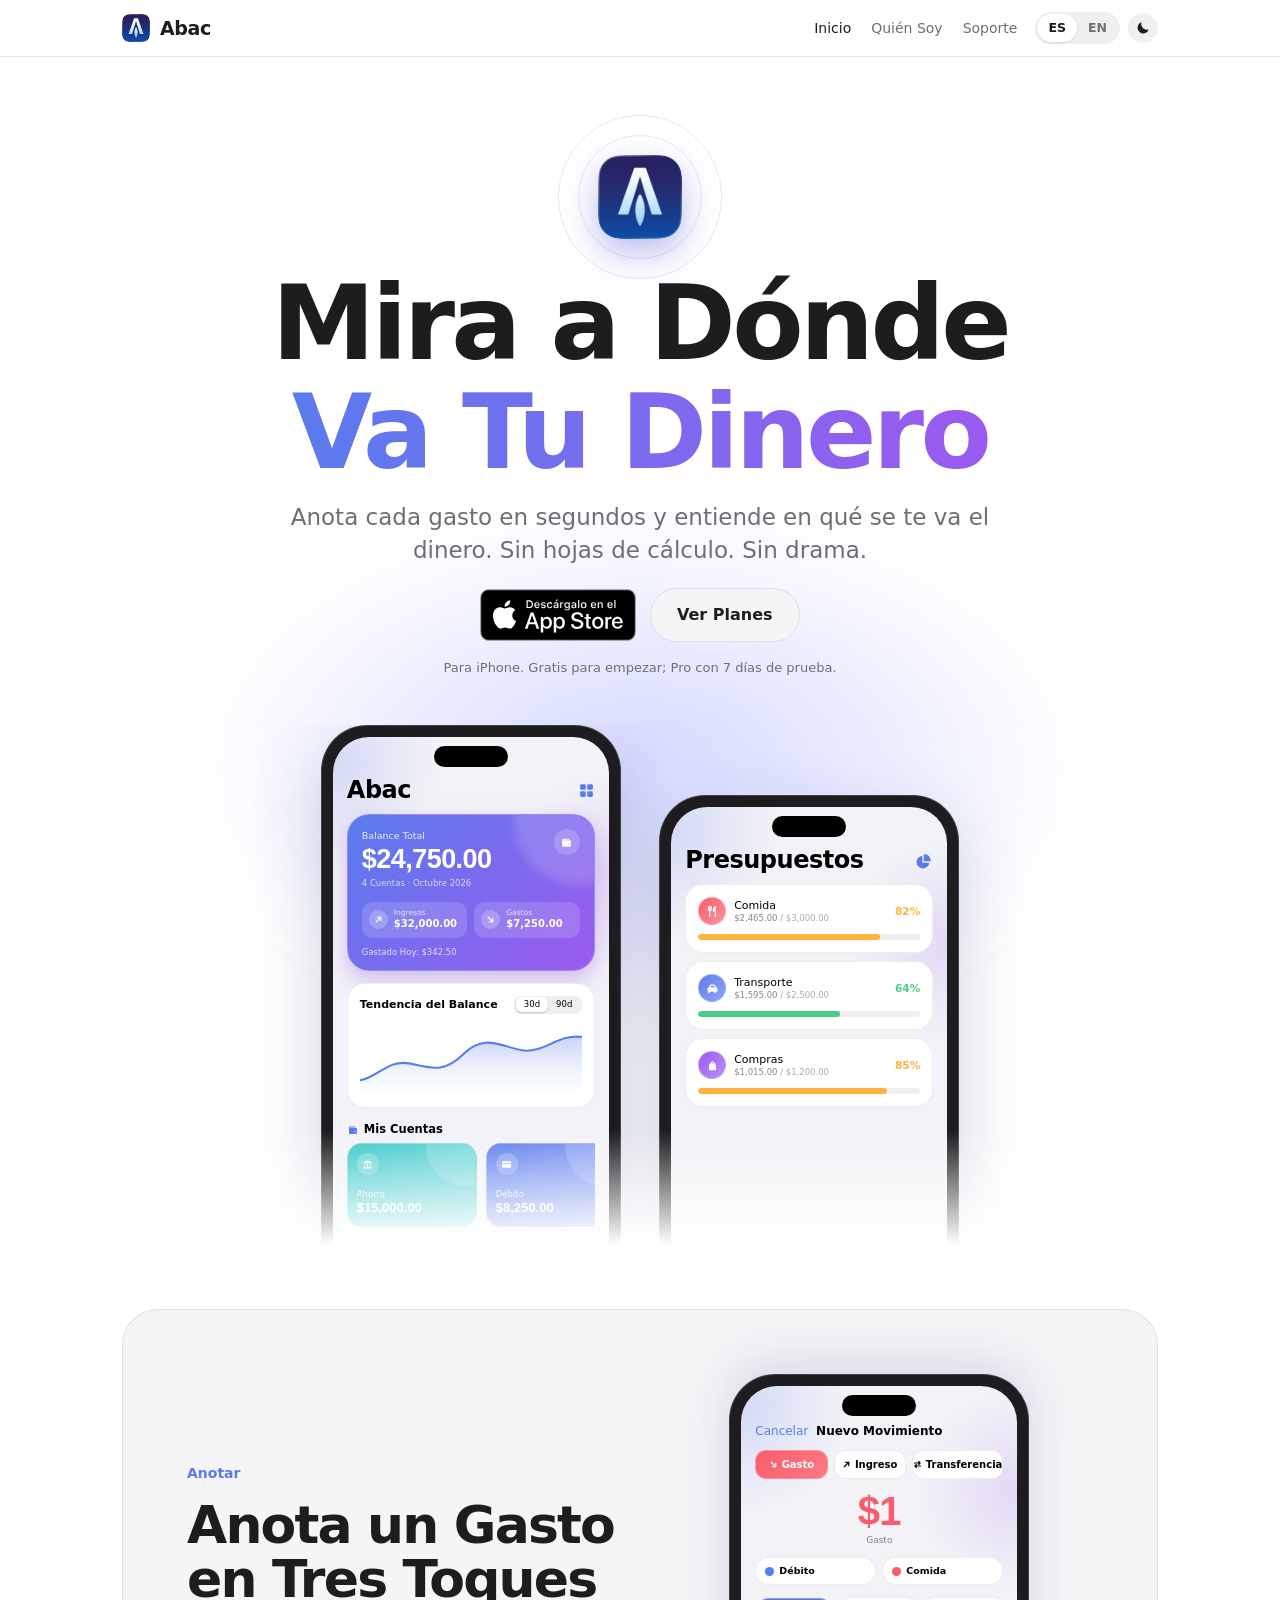
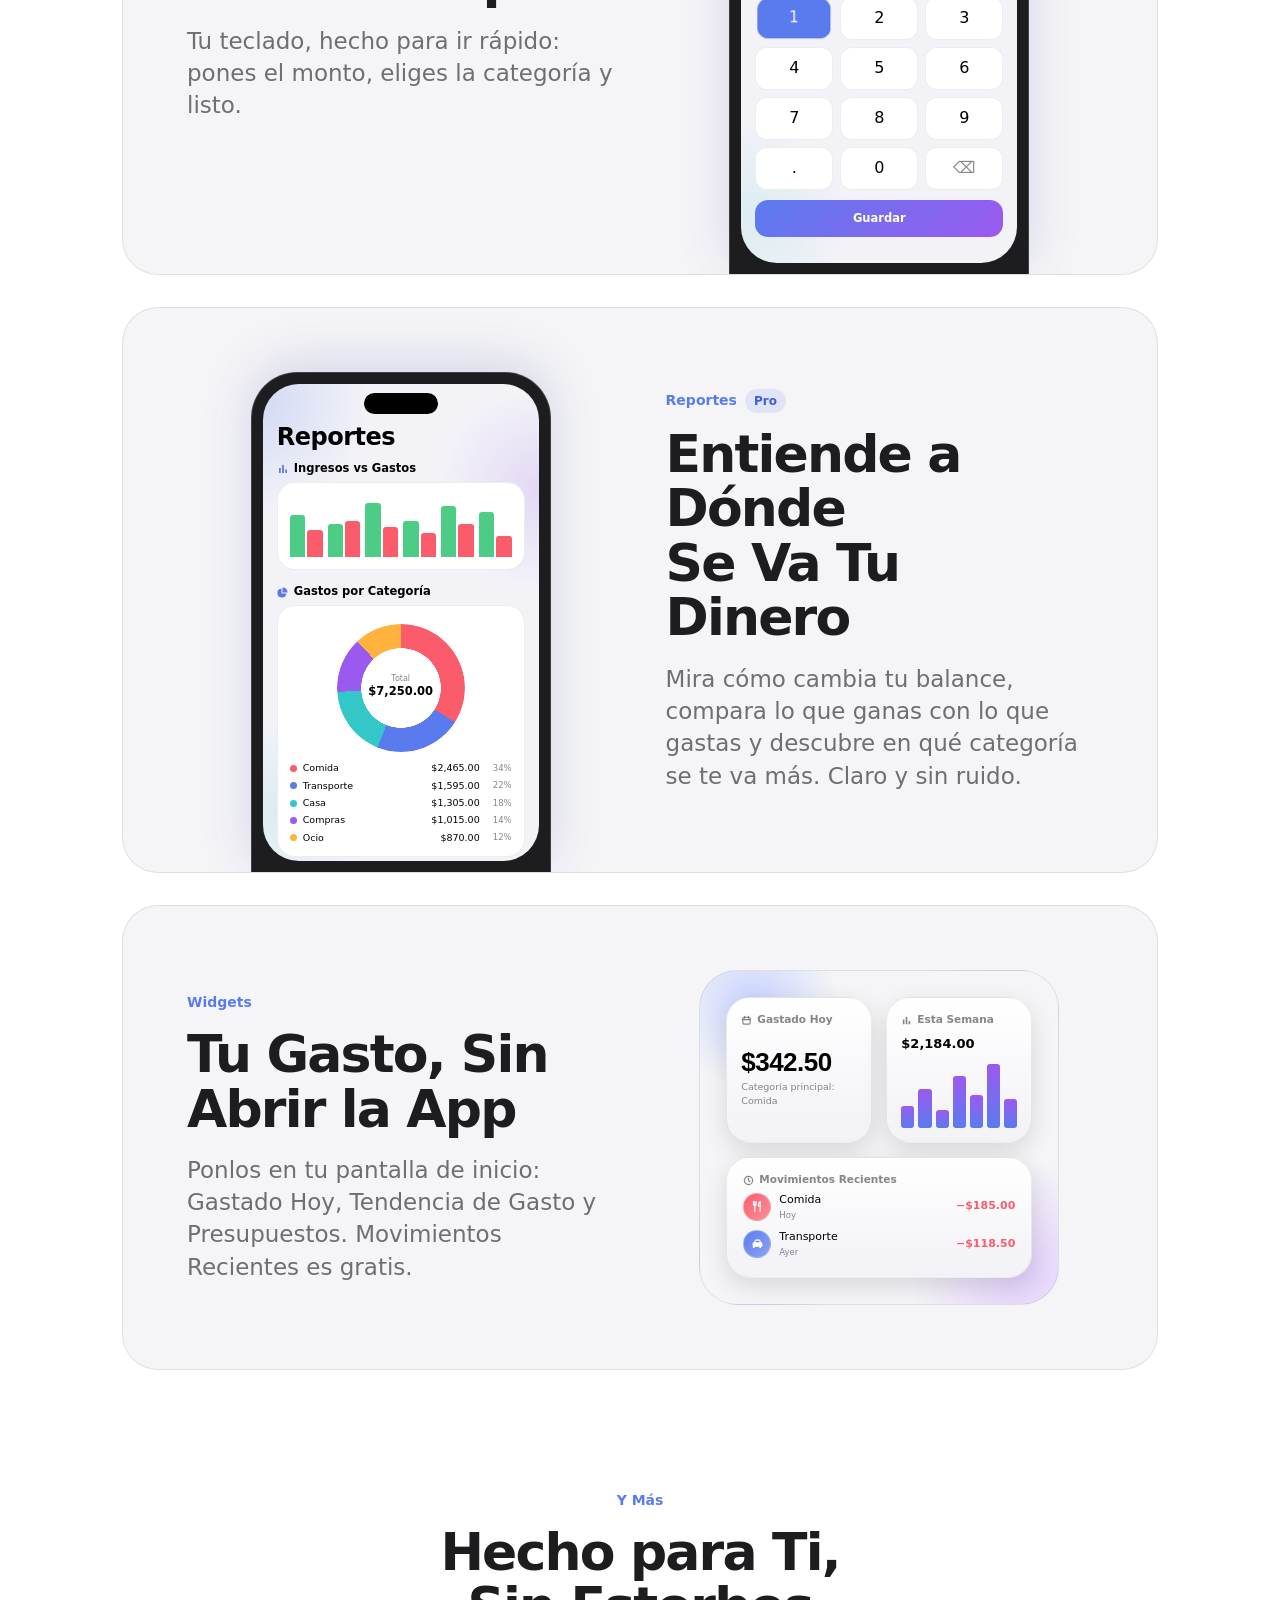
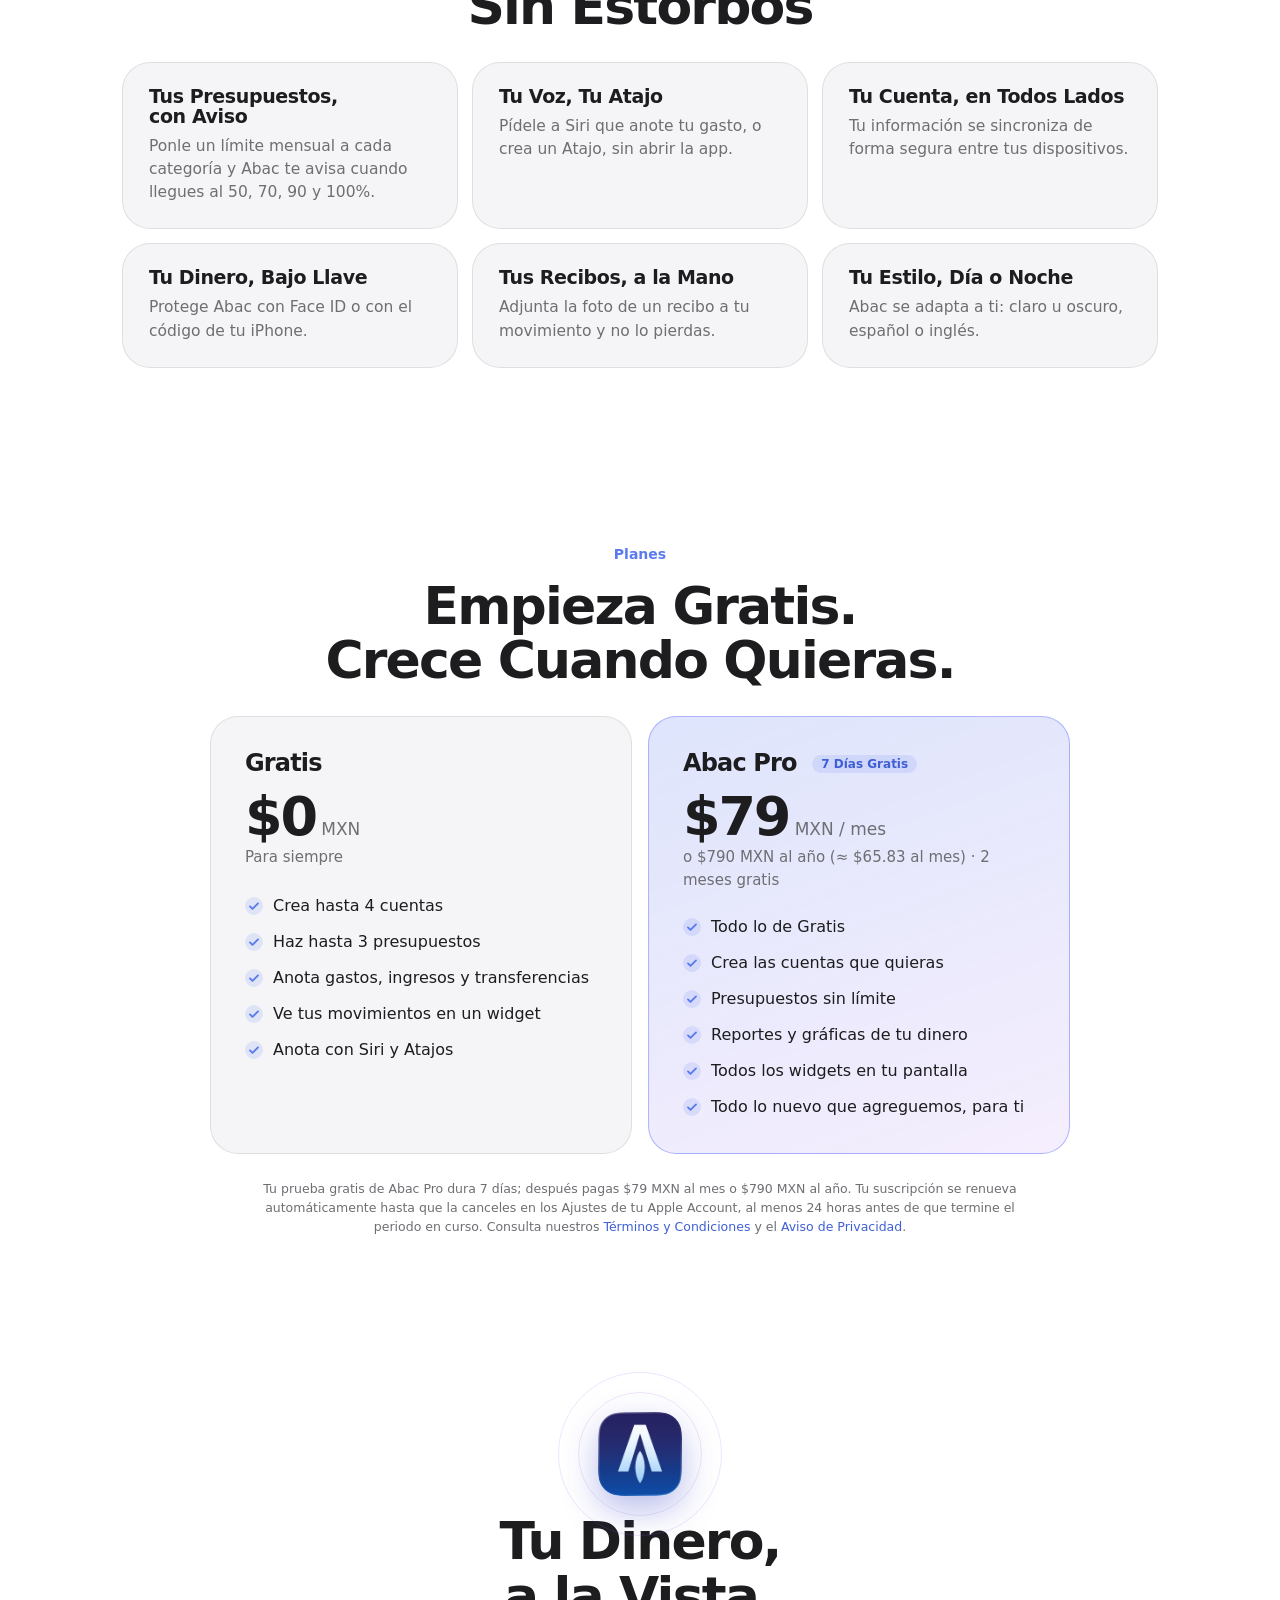
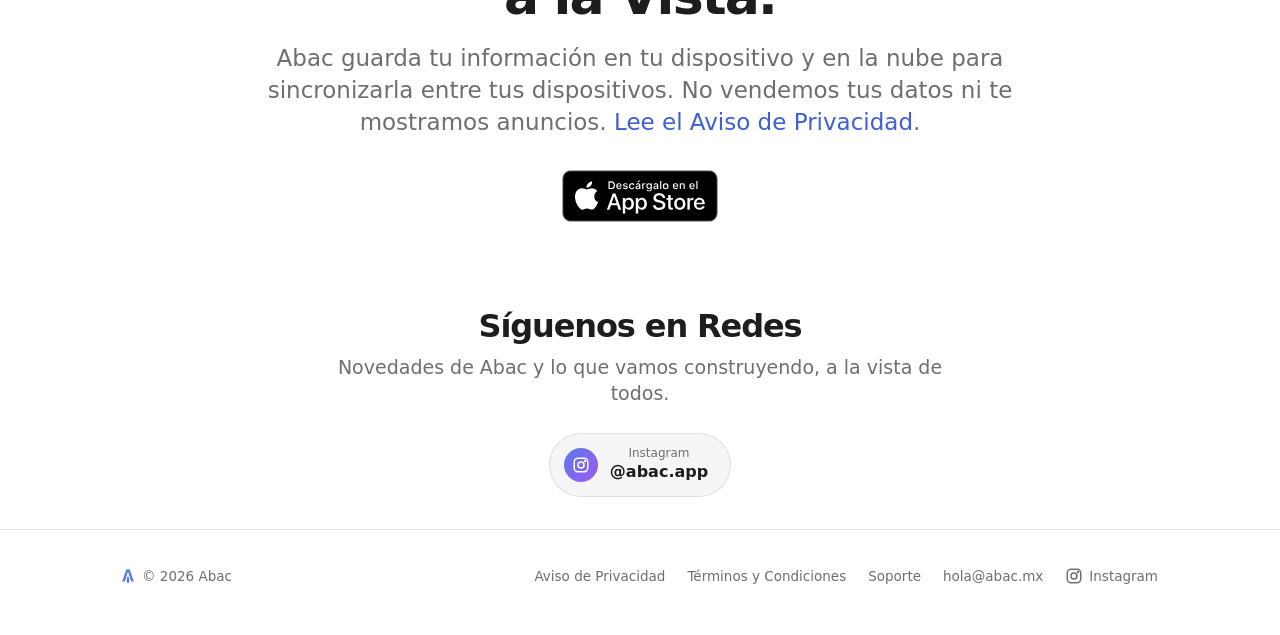
==== commit 4ce0e98f: "Publica el sitio de abac.mx" ====
--- a/index.html
+++ b/index.html
@@ -115,12 +115,12 @@
 <section class="sec big" id="planes"><div class="wrap center">
 <div class="reveal"><div class="kicker"><span data-lang="es">Planes</span><span data-lang="en">Plans</span></div><h2><span data-lang="es">Empieza Gratis.<br>Crece Cuando Quieras.</span><span data-lang="en">Start Free.<br>Grow When You Want.</span></h2></div>
 <div class="plans">
-<div class="plan reveal"><h3><span data-lang="es">Gratis</span><span data-lang="en">Free</span></h3><div class="price">$0<small> <span data-lang="es">MXN</span><span data-lang="en">USD</span></small></div><div class="sub"><span data-lang="es">Para siempre</span><span data-lang="en">Forever</span></div>
+<div class="plan reveal"><h3><span data-lang="es">Gratis</span><span data-lang="en">Free</span></h3><div class="price">$0<small> <span data-lang="es">MXN</span><span data-lang="en">MXN</span></small></div><div class="sub"><span data-lang="es">Para siempre</span><span data-lang="en">Forever</span></div>
 <ul><li><span data-lang="es">Crea hasta 4 cuentas</span><span data-lang="en">Create up to 4 accounts</span></li><li><span data-lang="es">Haz hasta 3 presupuestos</span><span data-lang="en">Make up to 3 budgets</span></li><li><span data-lang="es">Anota gastos, ingresos y transferencias</span><span data-lang="en">Log expenses, income, and transfers</span></li><li><span data-lang="es">Ve tus movimientos en un widget</span><span data-lang="en">See your transactions in a widget</span></li><li><span data-lang="es">Anota con Siri y Atajos</span><span data-lang="en">Log with Siri & Shortcuts</span></li></ul></div>
-<div class="plan pro reveal d1"><h3>Abac Pro <span class="tag"><span data-lang="es">7 Días Gratis</span><span data-lang="en">7 Days Free</span></span></h3><div class="price"><span data-lang="es">$79</span><span data-lang="en">$3.99</span><small> <span data-lang="es">MXN / mes</span><span data-lang="en">USD / month</span></small></div><div class="sub"><span data-lang="es">o $790 MXN al año (≈ $65.83 al mes) · 2 meses gratis</span><span data-lang="en">or $39.99 USD a year (≈ $3.33 a month) · 2 months free</span></div>
+<div class="plan pro reveal d1"><h3>Abac Pro <span class="tag"><span data-lang="es">7 Días Gratis</span><span data-lang="en">7 Days Free</span></span></h3><div class="price"><span data-lang="es">$79</span><span data-lang="en">$79</span><small> <span data-lang="es">MXN / mes</span><span data-lang="en">MXN / month</span></small></div><div class="sub"><span data-lang="es">o $790 MXN al año (≈ $65.83 al mes) · 2 meses gratis</span><span data-lang="en">or $790 MXN a year (≈ $65.83 MXN a month) · 2 months free</span></div>
 <ul><li><span data-lang="es">Todo lo de Gratis</span><span data-lang="en">Everything in Free</span></li><li><span data-lang="es">Crea las cuentas que quieras</span><span data-lang="en">Create as many accounts as you want</span></li><li><span data-lang="es">Presupuestos sin límite</span><span data-lang="en">Unlimited budgets</span></li><li><span data-lang="es">Reportes y gráficas de tu dinero</span><span data-lang="en">Reports and charts of your money</span></li><li><span data-lang="es">Todos los widgets en tu pantalla</span><span data-lang="en">Every widget on your Home Screen</span></li><li><span data-lang="es">Todo lo nuevo que agreguemos, para ti</span><span data-lang="en">Every new feature we add, for you</span></li></ul></div>
 </div>
-<p class="fineplans reveal"><span data-lang="es">Tu prueba gratis de Abac Pro dura 7 días; después pagas $79 MXN al mes o $790 MXN al año. Tu suscripción se renueva automáticamente hasta que la canceles en los Ajustes de tu Apple Account, al menos 24 horas antes de que termine el periodo en curso. Consulta nuestros <a href="/terms/">Términos y Condiciones</a> y el <a href="/privacy/">Aviso de Privacidad</a>.</span><span data-lang="en">Your Abac Pro free trial lasts 7 days; after that you pay $3.99 USD a month or $39.99 USD a year. Prices may vary by country and currency. Your subscription renews automatically until you cancel it in your Apple Account settings, at least 24 hours before the current period ends. See our <a href="/terms/">Terms of Use</a> and <a href="/privacy/">Privacy Policy</a>.</span></p>
+<p class="fineplans reveal"><span data-lang="es">Tu prueba gratis de Abac Pro dura 7 días; después pagas $79 MXN al mes o $790 MXN al año. Tu suscripción se renueva automáticamente hasta que la canceles en los Ajustes de tu Apple Account, al menos 24 horas antes de que termine el periodo en curso. Consulta nuestros <a href="/terms/">Términos y Condiciones</a> y el <a href="/privacy/">Aviso de Privacidad</a>.</span><span data-lang="en">Your Abac Pro free trial lasts 7 days; after that you pay $79 MXN a month or $790 MXN a year. Your subscription renews automatically until you cancel it in your Apple Account settings, at least 24 hours before the current period ends. See our <a href="/terms/">Terms of Use</a> and <a href="/privacy/">Privacy Policy</a>.</span></p>
 </div></section>
 
 <section class="sec big"><div class="wrap center"><div class="iconw reveal sm"><i class="ring r1"></i><i class="ring r2"></i><img class="heroicon" src="/assets/logo-192.png" width="84" height="84" alt=""></div><div class="reveal">
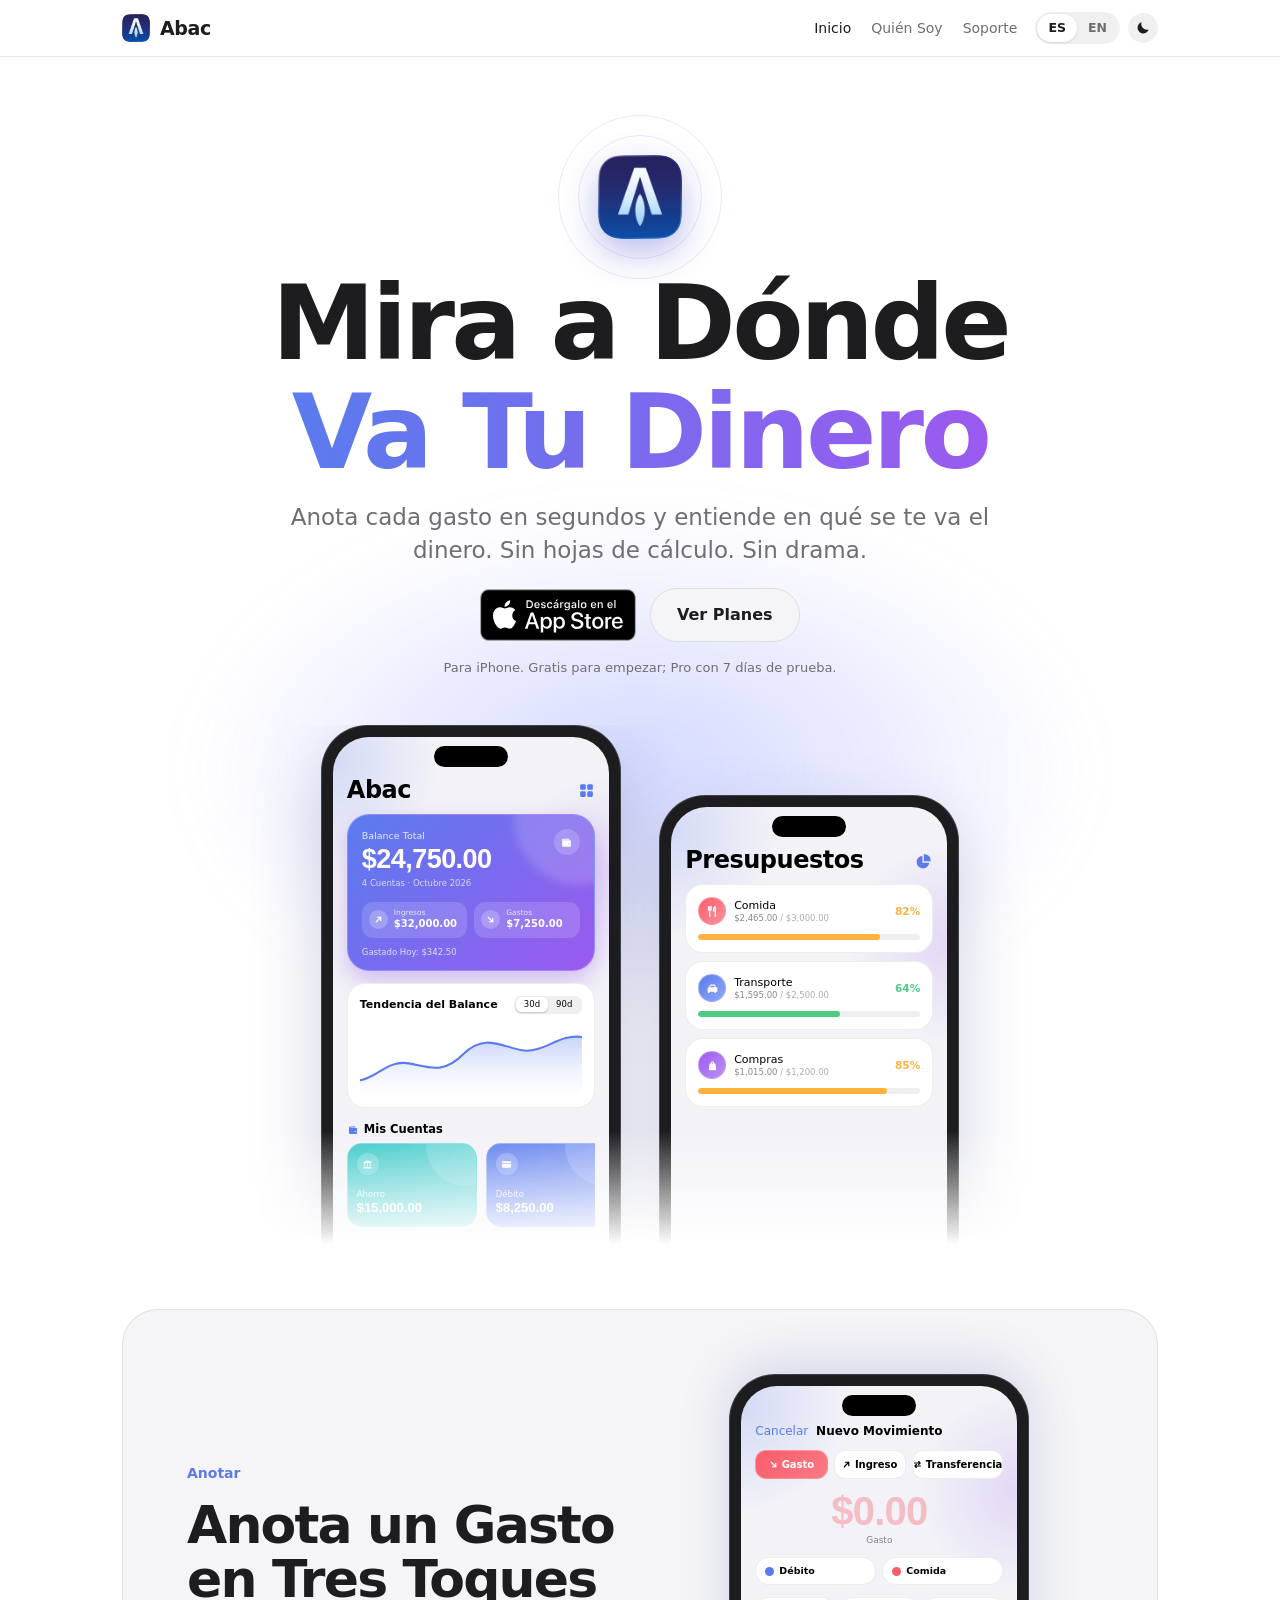
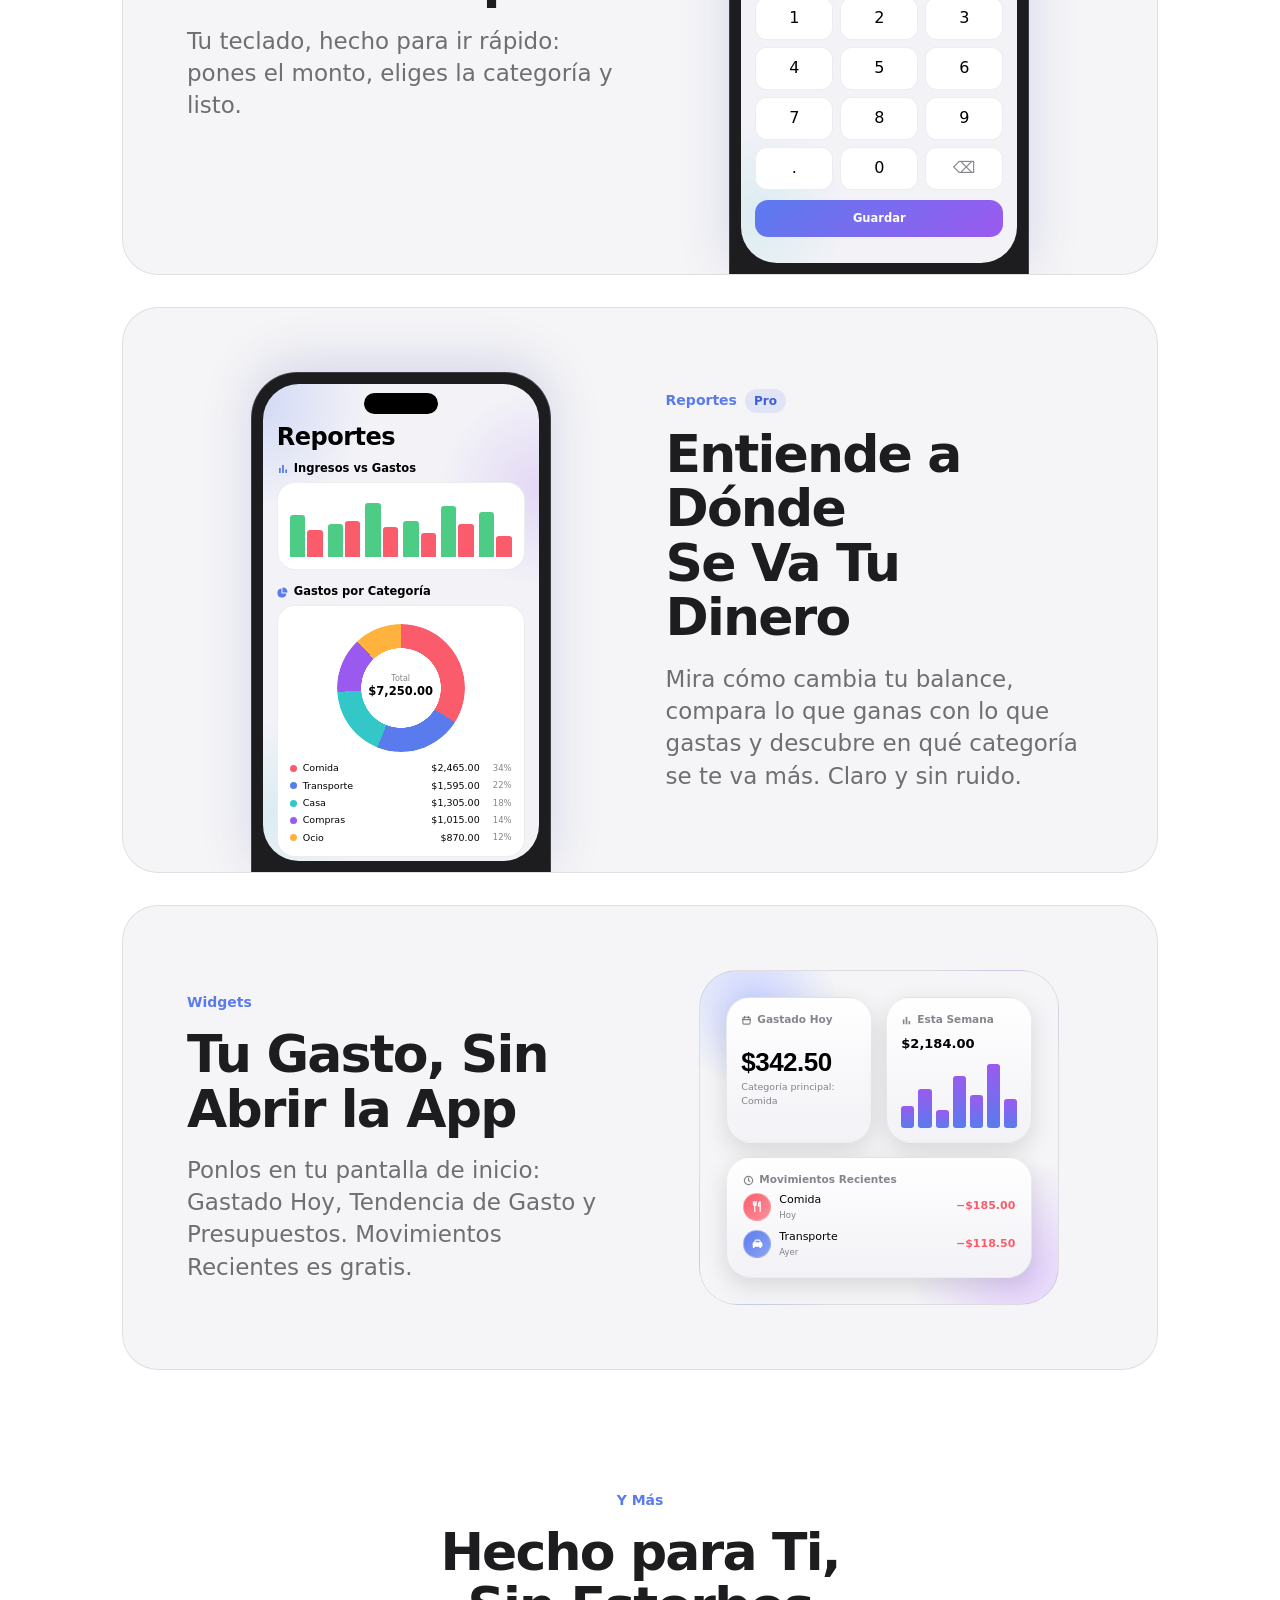
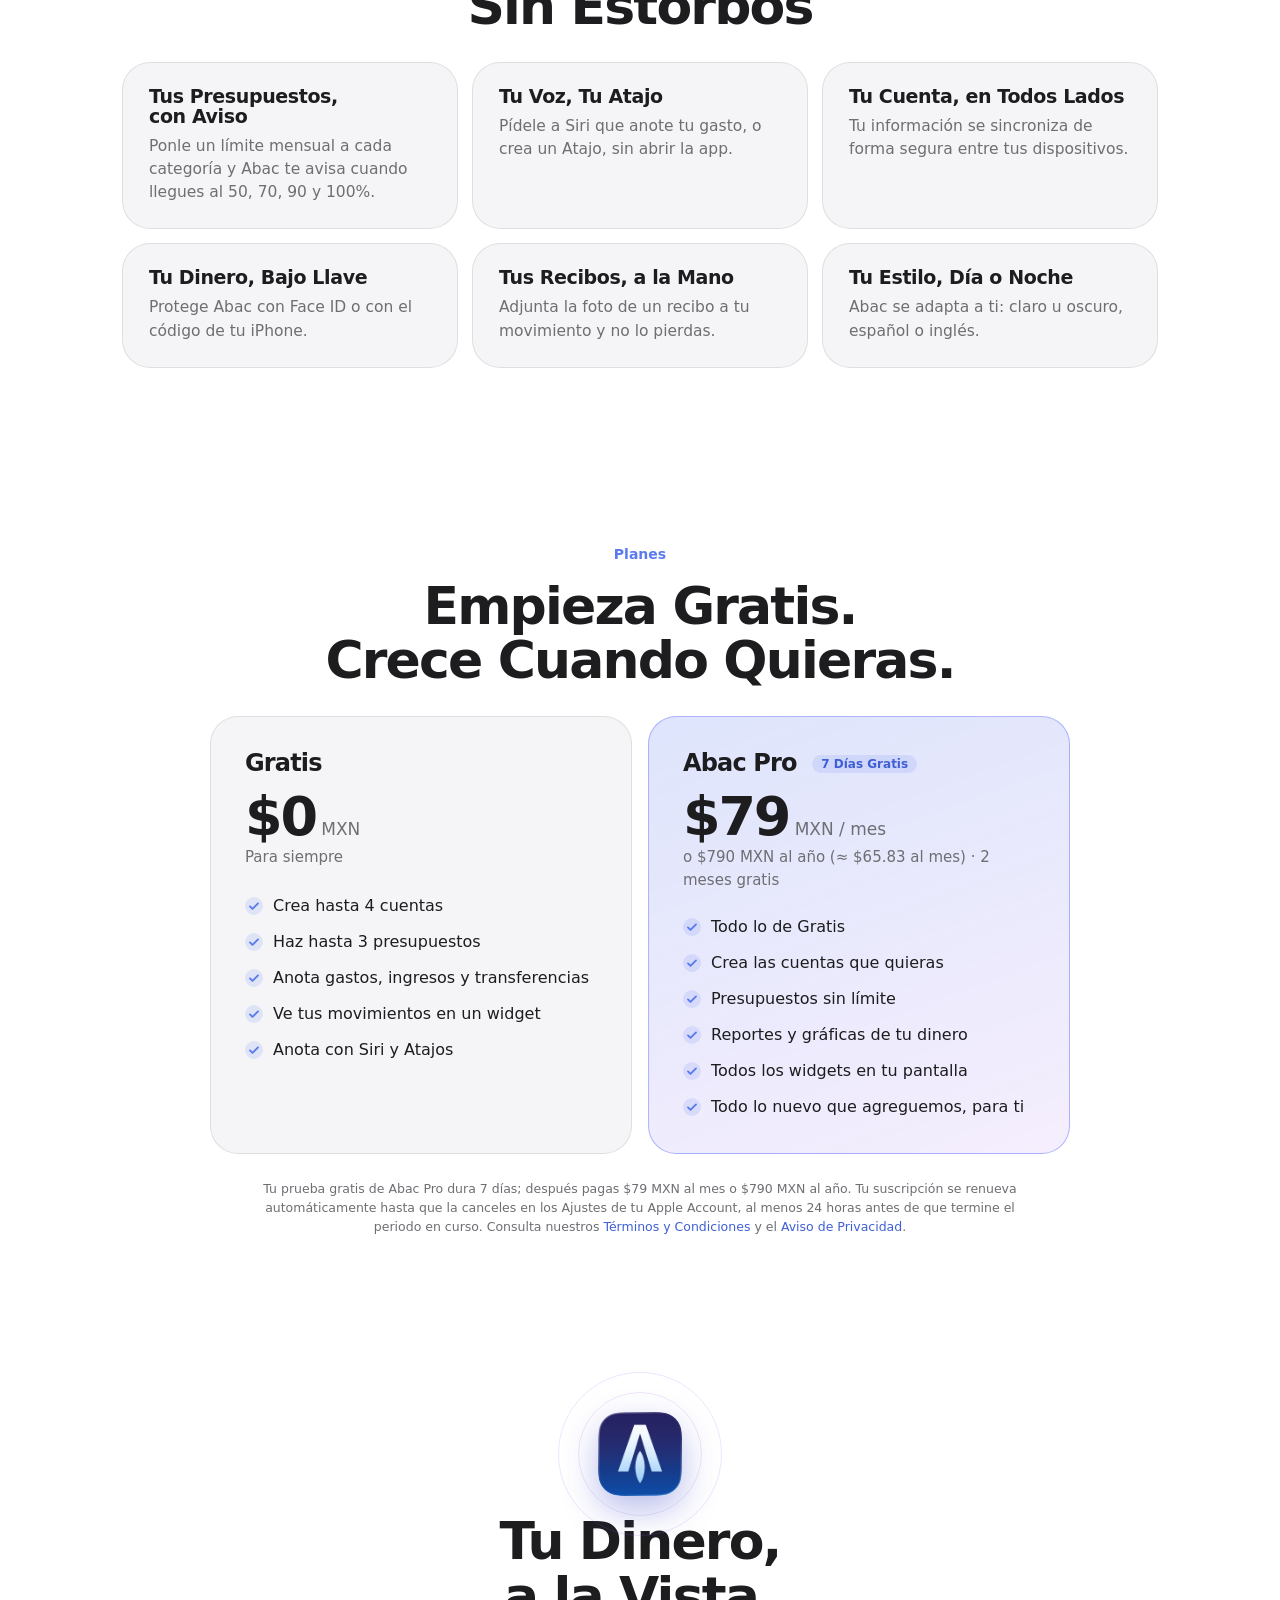
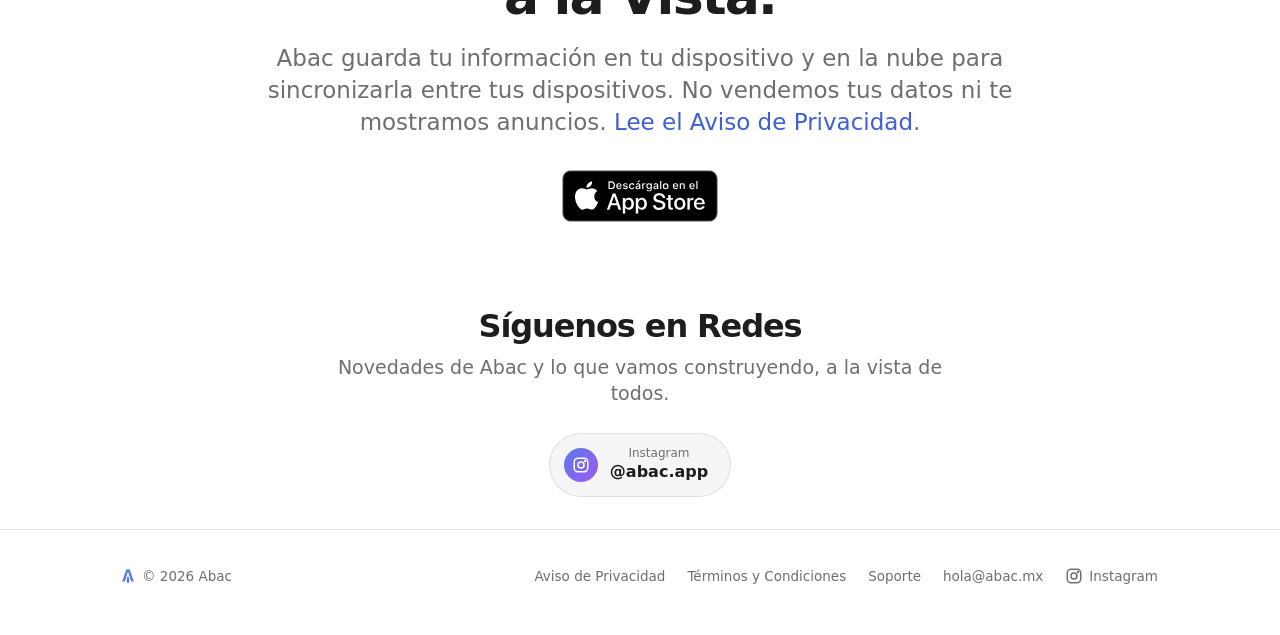
==== commit 7c17e352: "Publica el sitio de abac.mx" ====
--- a/index.html
+++ b/index.html
@@ -41,7 +41,7 @@
 <div class="iconw reveal"><i class="ring r1"></i><i class="ring r2"></i><img class="heroicon" src="/assets/logo-192.png" width="84" height="84" alt="Abac"></div>
 <h1 class="reveal d1"><span data-lang="es">Mira a Dónde<br><span class="grad">Va Tu Dinero</span></span><span data-lang="en">See Where<br><span class="grad">Your Money Goes</span></span></h1>
 <p class="lead reveal d2"><span data-lang="es">Anota cada gasto en segundos y entiende en qué se te va el dinero. Sin hojas de cálculo. Sin drama.</span><span data-lang="en">Log every expense in seconds and see exactly where your money goes. No spreadsheets. No drama.</span></p>
-<div class="reveal d2"><div class="btns"><a class="store" data-store href="#" onclick="return false"><img class="sb" data-lang="es" src="/assets/app-store-es.svg" height="52" alt="Descargar en el App Store" onerror="this.parentNode.classList.add('noimg')"><img class="sb" data-lang="en" src="/assets/app-store-en.svg" height="52" alt="Download on the App Store" onerror="this.parentNode.classList.add('noimg')"><span class="sfb" data-lang="es">Descargar en el App Store</span><span class="sfb" data-lang="en">Download on the App Store</span></a><a class="btn ghost" href="#planes"><span data-lang="es">Ver Planes</span><span data-lang="en">See Plans</span></a></div><p class="fine"><span data-lang="es">Para iPhone. Gratis para empezar; Pro con 7 días de prueba.</span><span data-lang="en">For iPhone. Free to start; Pro comes with a 7-day trial.</span></p></div>
+<div class="reveal d2"><div class="btns"><a class="store" data-store href="https://apps.apple.com/app/id6809473861" target="_blank" rel="noopener"><img class="sb" data-lang="es" src="/assets/app-store-es.svg" height="52" alt="Descargar en el App Store" onerror="this.parentNode.classList.add('noimg')"><img class="sb" data-lang="en" src="/assets/app-store-en.svg" height="52" alt="Download on the App Store" onerror="this.parentNode.classList.add('noimg')"><span class="sfb" data-lang="es">Descargar en el App Store</span><span class="sfb" data-lang="en">Download on the App Store</span></a><a class="btn ghost" href="#planes"><span data-lang="es">Ver Planes</span><span data-lang="en">See Plans</span></a></div><p class="fine"><span data-lang="es">Para iPhone. Gratis para empezar; Pro con 7 días de prueba.</span><span data-lang="en">For iPhone. Free to start; Pro comes with a 7-day trial.</span></p></div>
 <div class="hero-phones reveal d2"><div class="phone"><div class="scr"><span class="island"></span>
 <div class="apptitle rise" style="--i:1">Abac<svg viewBox="0 0 24 24" fill="currentColor"><rect x="3" y="3" width="8" height="8" rx="2"/><rect x="13" y="3" width="8" height="8" rx="2"/><rect x="3" y="13" width="8" height="8" rx="2"/><rect x="13" y="13" width="8" height="8" rx="2"/></svg></div>
 <div class="hero-card rise" style="--i:2"><div class="hc-h"><div><small><span data-lang="es">Balance Total</span><span data-lang="en">Total Balance</span></small><b class="count" data-to="24750" data-fmt="money">$24,750.00</b><em><span data-lang="es">4 Cuentas · Octubre 2026</span><span data-lang="en">4 Accounts · October 2026</span></em></div><span class="hc-ic"><svg viewBox="0 0 24 24" fill="currentColor"><path d="M4 7.5A2.5 2.5 0 0 1 6.5 5H17v2H6.5a.5.5 0 0 0 0 1H19a1 1 0 0 1 1 1v9a2 2 0 0 1-2 2H6.5A2.5 2.5 0 0 1 4 17.5zm12.5 6.2a1.2 1.2 0 1 0 0 2.4 1.2 1.2 0 0 0 0-2.4z"/></svg></span></div>
@@ -126,7 +126,7 @@
 <section class="sec big"><div class="wrap center"><div class="iconw reveal sm"><i class="ring r1"></i><i class="ring r2"></i><img class="heroicon" src="/assets/logo-192.png" width="84" height="84" alt=""></div><div class="reveal">
 <h2><span data-lang="es">Tu Dinero,<br>a la Vista.</span><span data-lang="en">Your Money,<br>in Plain Sight.</span></h2>
 <p class="lead"><span data-lang="es">Abac guarda tu información en tu dispositivo y en la nube para sincronizarla entre tus dispositivos. No vendemos tus datos ni te mostramos anuncios. <a href="/privacy/">Lee el Aviso de Privacidad</a>.</span><span data-lang="en">Abac stores your information on your device and in the cloud to keep it in sync across your devices. We do not sell your data or show you ads. <a href="/privacy/">Read the Privacy Policy</a>.</span></p>
-<div class="btns"><a class="store" data-store href="#" onclick="return false"><img class="sb" data-lang="es" src="/assets/app-store-es.svg" height="52" alt="Descargar en el App Store" onerror="this.parentNode.classList.add('noimg')"><img class="sb" data-lang="en" src="/assets/app-store-en.svg" height="52" alt="Download on the App Store" onerror="this.parentNode.classList.add('noimg')"><span class="sfb" data-lang="es">Descargar en el App Store</span><span class="sfb" data-lang="en">Download on the App Store</span></a></div></div></div></section>
+<div class="btns"><a class="store" data-store href="https://apps.apple.com/app/id6809473861" target="_blank" rel="noopener"><img class="sb" data-lang="es" src="/assets/app-store-es.svg" height="52" alt="Descargar en el App Store" onerror="this.parentNode.classList.add('noimg')"><img class="sb" data-lang="en" src="/assets/app-store-en.svg" height="52" alt="Download on the App Store" onerror="this.parentNode.classList.add('noimg')"><span class="sfb" data-lang="es">Descargar en el App Store</span><span class="sfb" data-lang="en">Download on the App Store</span></a></div></div></div></section>
 
 <section class="sec socblock"><div class="wrap center"><div class="reveal">
 <h3 style="font-size:clamp(24px,3.4vw,32px)"><span data-lang="es">Síguenos en Redes</span><span data-lang="en">Follow Us Online</span></h3>
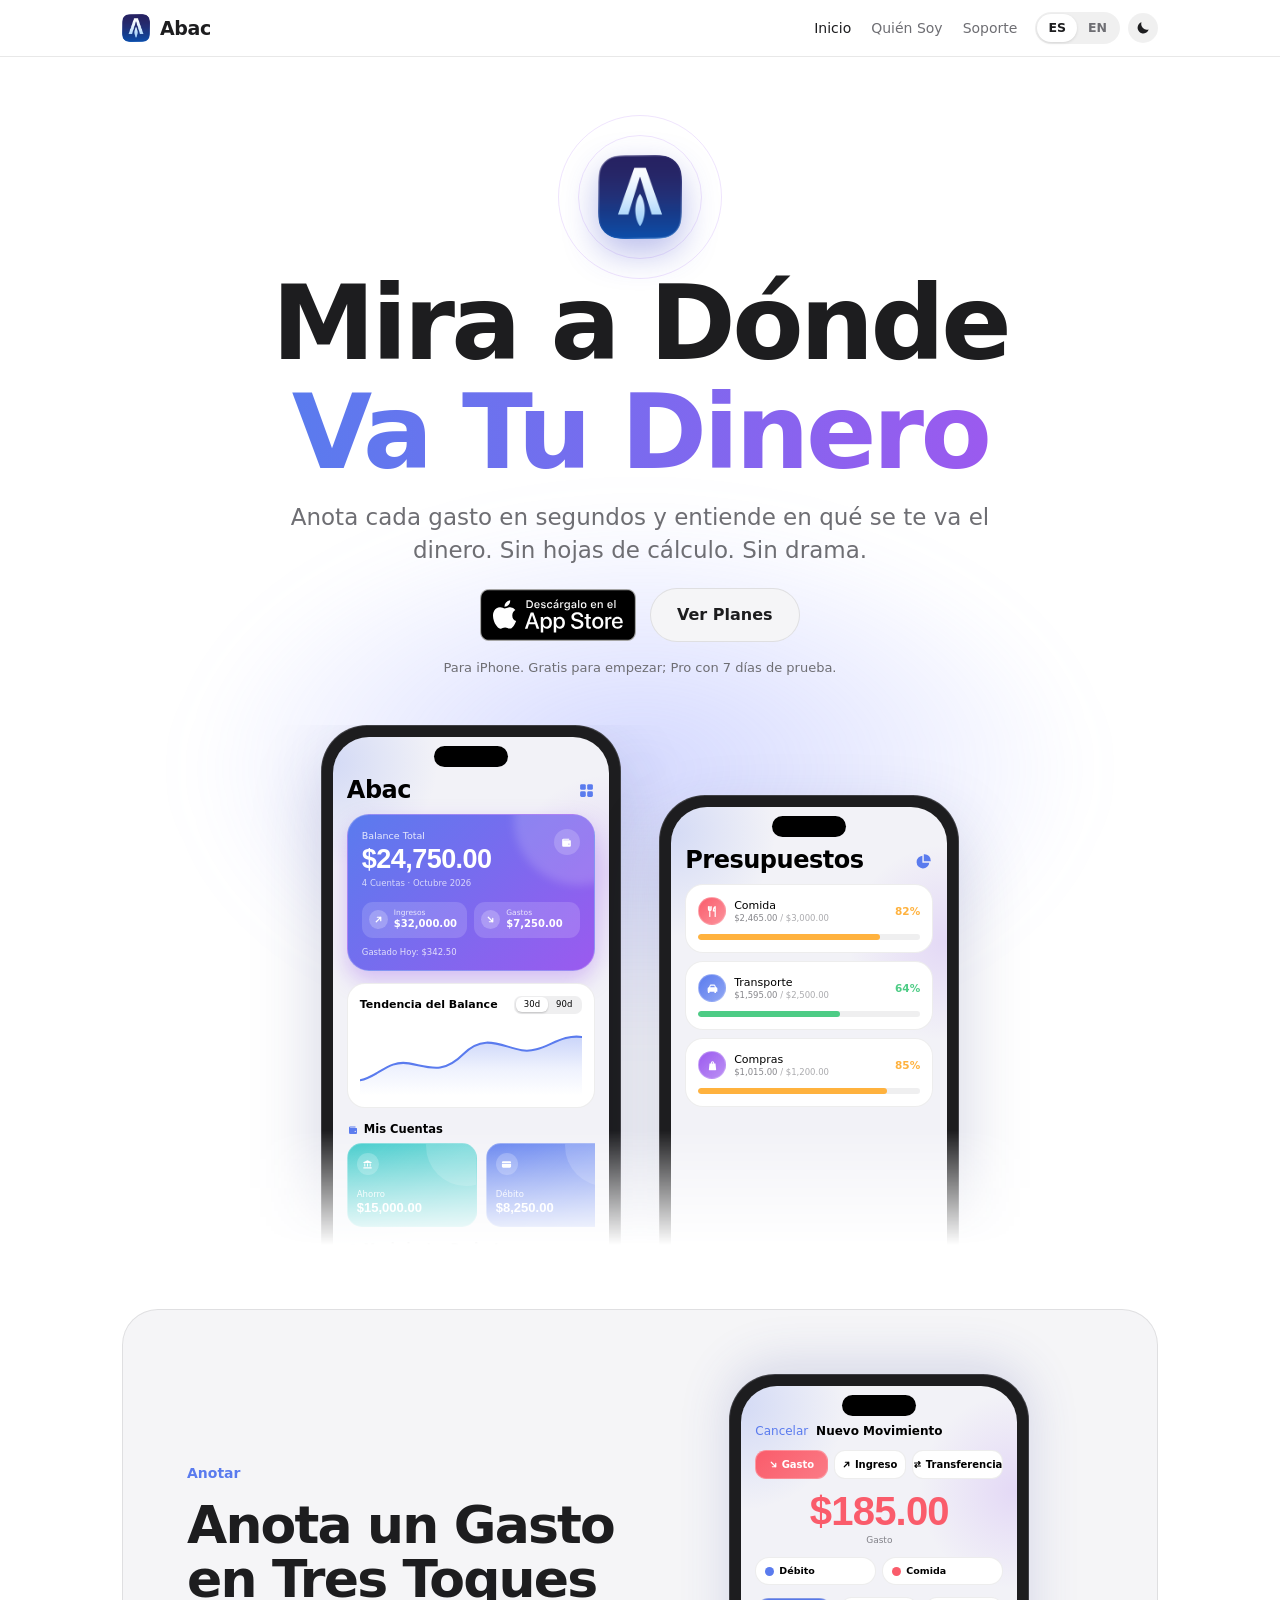
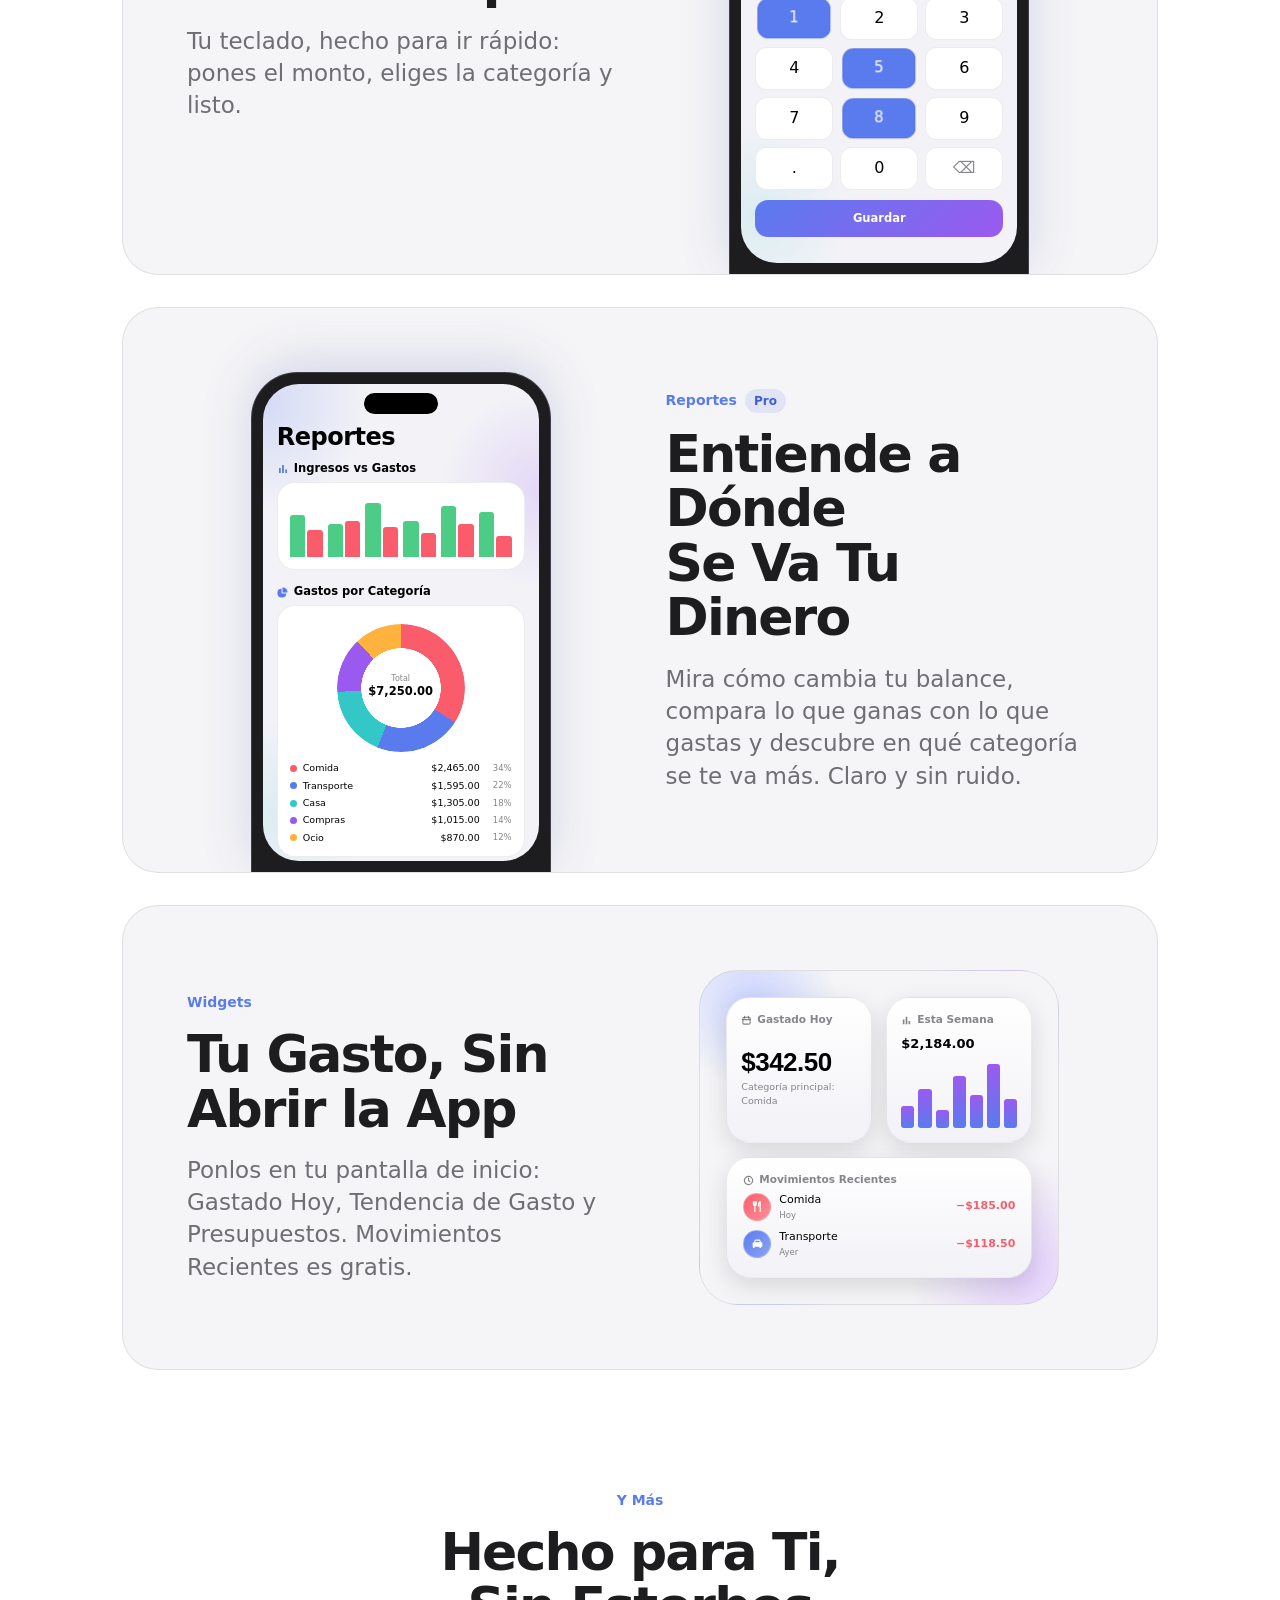
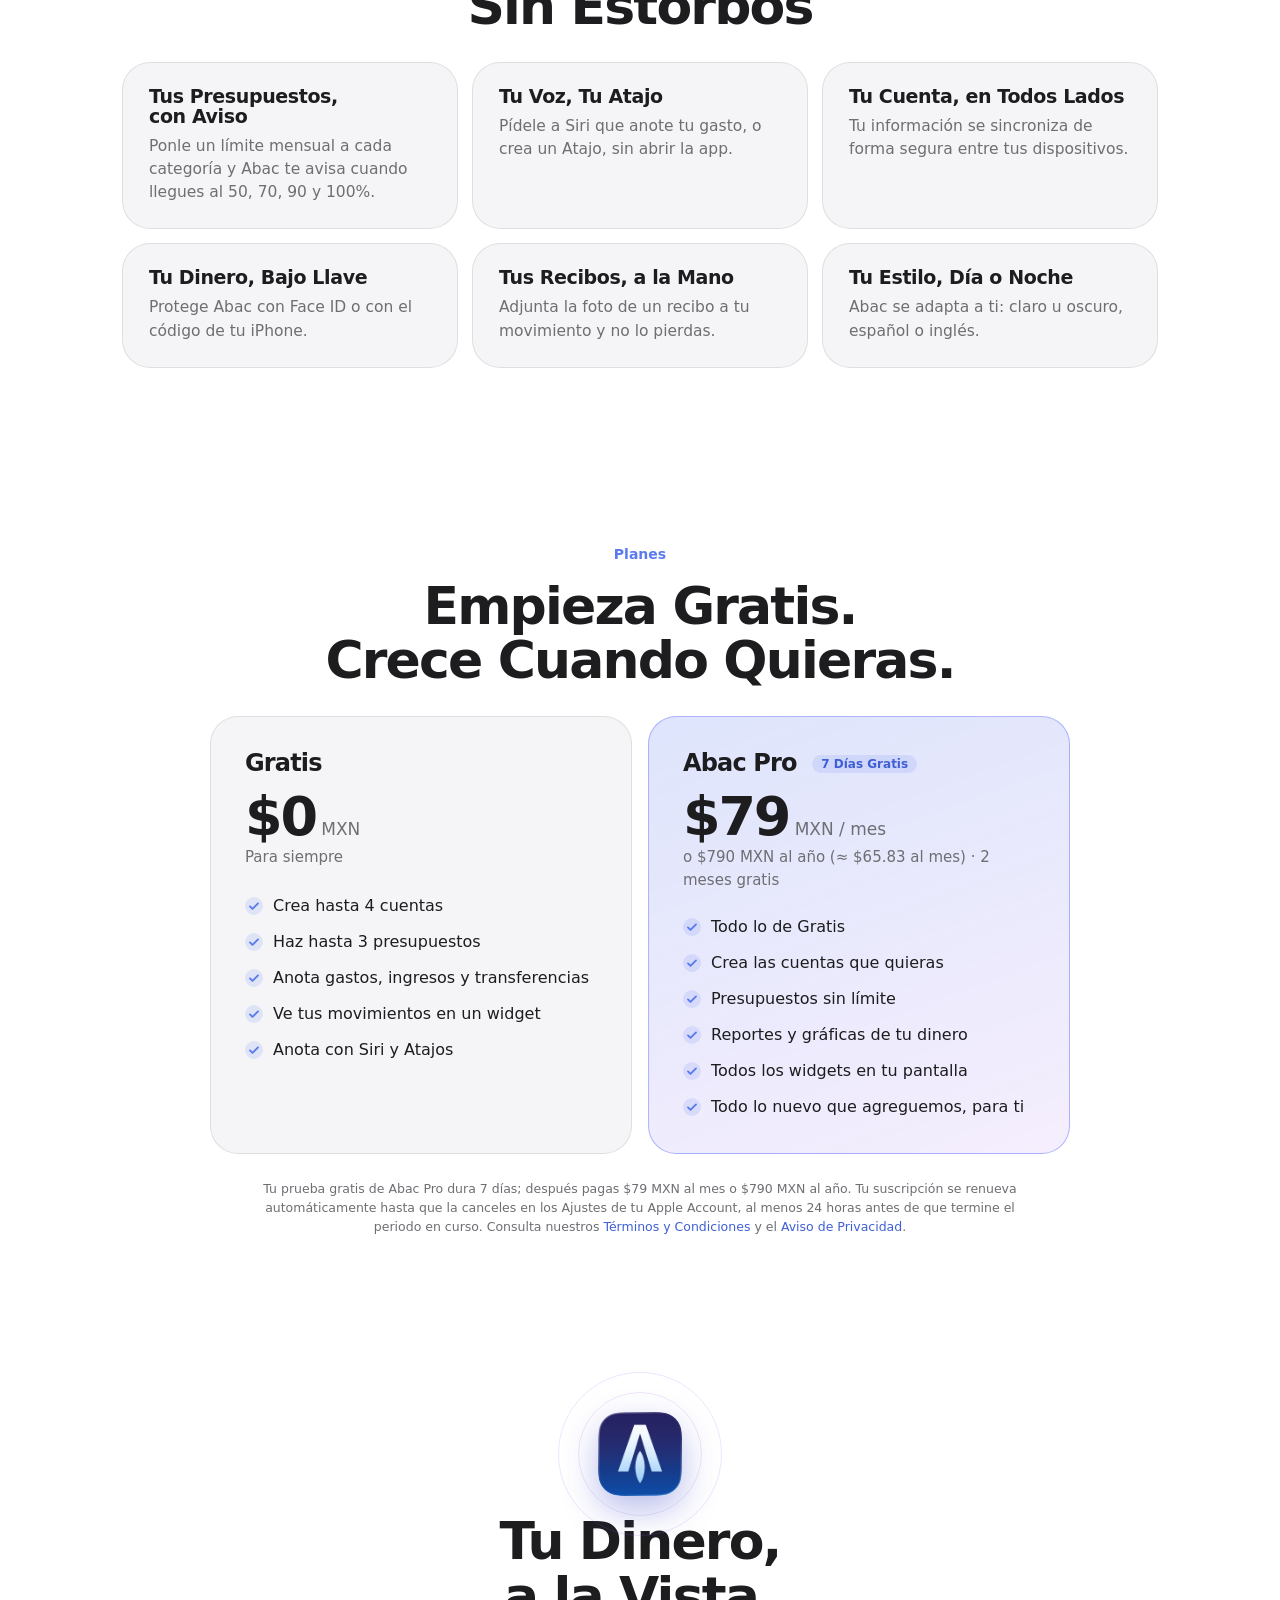
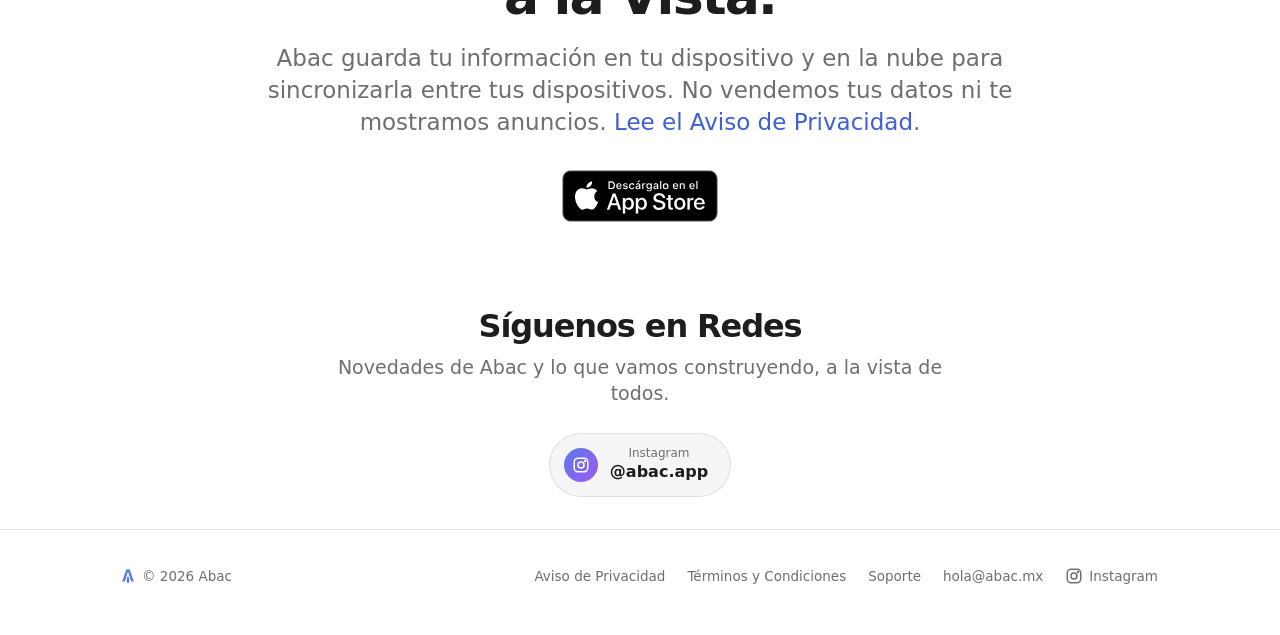
==== commit f2f00788: "Publica el sitio de abac.mx" ====
--- a/index.html
+++ b/index.html
@@ -41,7 +41,7 @@
 <div class="iconw reveal"><i class="ring r1"></i><i class="ring r2"></i><img class="heroicon" src="/assets/logo-192.png" width="84" height="84" alt="Abac"></div>
 <h1 class="reveal d1"><span data-lang="es">Mira a Dónde<br><span class="grad">Va Tu Dinero</span></span><span data-lang="en">See Where<br><span class="grad">Your Money Goes</span></span></h1>
 <p class="lead reveal d2"><span data-lang="es">Anota cada gasto en segundos y entiende en qué se te va el dinero. Sin hojas de cálculo. Sin drama.</span><span data-lang="en">Log every expense in seconds and see exactly where your money goes. No spreadsheets. No drama.</span></p>
-<div class="reveal d2"><div class="btns"><a class="store" data-store href="https://apps.apple.com/app/id6809473861" target="_blank" rel="noopener"><img class="sb" data-lang="es" src="/assets/app-store-es.svg" height="52" alt="Descargar en el App Store" onerror="this.parentNode.classList.add('noimg')"><img class="sb" data-lang="en" src="/assets/app-store-en.svg" height="52" alt="Download on the App Store" onerror="this.parentNode.classList.add('noimg')"><span class="sfb" data-lang="es">Descargar en el App Store</span><span class="sfb" data-lang="en">Download on the App Store</span></a><a class="btn ghost" href="#planes"><span data-lang="es">Ver Planes</span><span data-lang="en">See Plans</span></a></div><p class="fine"><span data-lang="es">Para iPhone. Gratis para empezar; Pro con 7 días de prueba.</span><span data-lang="en">For iPhone. Free to start; Pro comes with a 7-day trial.</span></p></div>
+<div class="reveal d2"><div class="btns"><a class="store" data-store href="https://apps.apple.com/mx/app/abac-app/id6809473861" target="_blank" rel="noopener"><img class="sb" data-lang="es" src="/assets/app-store-es.svg" height="52" alt="Descargar en el App Store" onerror="this.parentNode.classList.add('noimg')"><img class="sb" data-lang="en" src="/assets/app-store-en.svg" height="52" alt="Download on the App Store" onerror="this.parentNode.classList.add('noimg')"><span class="sfb" data-lang="es">Descargar en el App Store</span><span class="sfb" data-lang="en">Download on the App Store</span></a><a class="btn ghost" href="#planes"><span data-lang="es">Ver Planes</span><span data-lang="en">See Plans</span></a></div><p class="fine"><span data-lang="es">Para iPhone. Gratis para empezar; Pro con 7 días de prueba.</span><span data-lang="en">For iPhone. Free to start; Pro comes with a 7-day trial.</span></p></div>
 <div class="hero-phones reveal d2"><div class="phone"><div class="scr"><span class="island"></span>
 <div class="apptitle rise" style="--i:1">Abac<svg viewBox="0 0 24 24" fill="currentColor"><rect x="3" y="3" width="8" height="8" rx="2"/><rect x="13" y="3" width="8" height="8" rx="2"/><rect x="3" y="13" width="8" height="8" rx="2"/><rect x="13" y="13" width="8" height="8" rx="2"/></svg></div>
 <div class="hero-card rise" style="--i:2"><div class="hc-h"><div><small><span data-lang="es">Balance Total</span><span data-lang="en">Total Balance</span></small><b class="count" data-to="24750" data-fmt="money">$24,750.00</b><em><span data-lang="es">4 Cuentas · Octubre 2026</span><span data-lang="en">4 Accounts · October 2026</span></em></div><span class="hc-ic"><svg viewBox="0 0 24 24" fill="currentColor"><path d="M4 7.5A2.5 2.5 0 0 1 6.5 5H17v2H6.5a.5.5 0 0 0 0 1H19a1 1 0 0 1 1 1v9a2 2 0 0 1-2 2H6.5A2.5 2.5 0 0 1 4 17.5zm12.5 6.2a1.2 1.2 0 1 0 0 2.4 1.2 1.2 0 0 0 0-2.4z"/></svg></span></div>
@@ -126,7 +126,7 @@
 <section class="sec big"><div class="wrap center"><div class="iconw reveal sm"><i class="ring r1"></i><i class="ring r2"></i><img class="heroicon" src="/assets/logo-192.png" width="84" height="84" alt=""></div><div class="reveal">
 <h2><span data-lang="es">Tu Dinero,<br>a la Vista.</span><span data-lang="en">Your Money,<br>in Plain Sight.</span></h2>
 <p class="lead"><span data-lang="es">Abac guarda tu información en tu dispositivo y en la nube para sincronizarla entre tus dispositivos. No vendemos tus datos ni te mostramos anuncios. <a href="/privacy/">Lee el Aviso de Privacidad</a>.</span><span data-lang="en">Abac stores your information on your device and in the cloud to keep it in sync across your devices. We do not sell your data or show you ads. <a href="/privacy/">Read the Privacy Policy</a>.</span></p>
-<div class="btns"><a class="store" data-store href="https://apps.apple.com/app/id6809473861" target="_blank" rel="noopener"><img class="sb" data-lang="es" src="/assets/app-store-es.svg" height="52" alt="Descargar en el App Store" onerror="this.parentNode.classList.add('noimg')"><img class="sb" data-lang="en" src="/assets/app-store-en.svg" height="52" alt="Download on the App Store" onerror="this.parentNode.classList.add('noimg')"><span class="sfb" data-lang="es">Descargar en el App Store</span><span class="sfb" data-lang="en">Download on the App Store</span></a></div></div></div></section>
+<div class="btns"><a class="store" data-store href="https://apps.apple.com/mx/app/abac-app/id6809473861" target="_blank" rel="noopener"><img class="sb" data-lang="es" src="/assets/app-store-es.svg" height="52" alt="Descargar en el App Store" onerror="this.parentNode.classList.add('noimg')"><img class="sb" data-lang="en" src="/assets/app-store-en.svg" height="52" alt="Download on the App Store" onerror="this.parentNode.classList.add('noimg')"><span class="sfb" data-lang="es">Descargar en el App Store</span><span class="sfb" data-lang="en">Download on the App Store</span></a></div></div></div></section>
 
 <section class="sec socblock"><div class="wrap center"><div class="reveal">
 <h3 style="font-size:clamp(24px,3.4vw,32px)"><span data-lang="es">Síguenos en Redes</span><span data-lang="en">Follow Us Online</span></h3>
